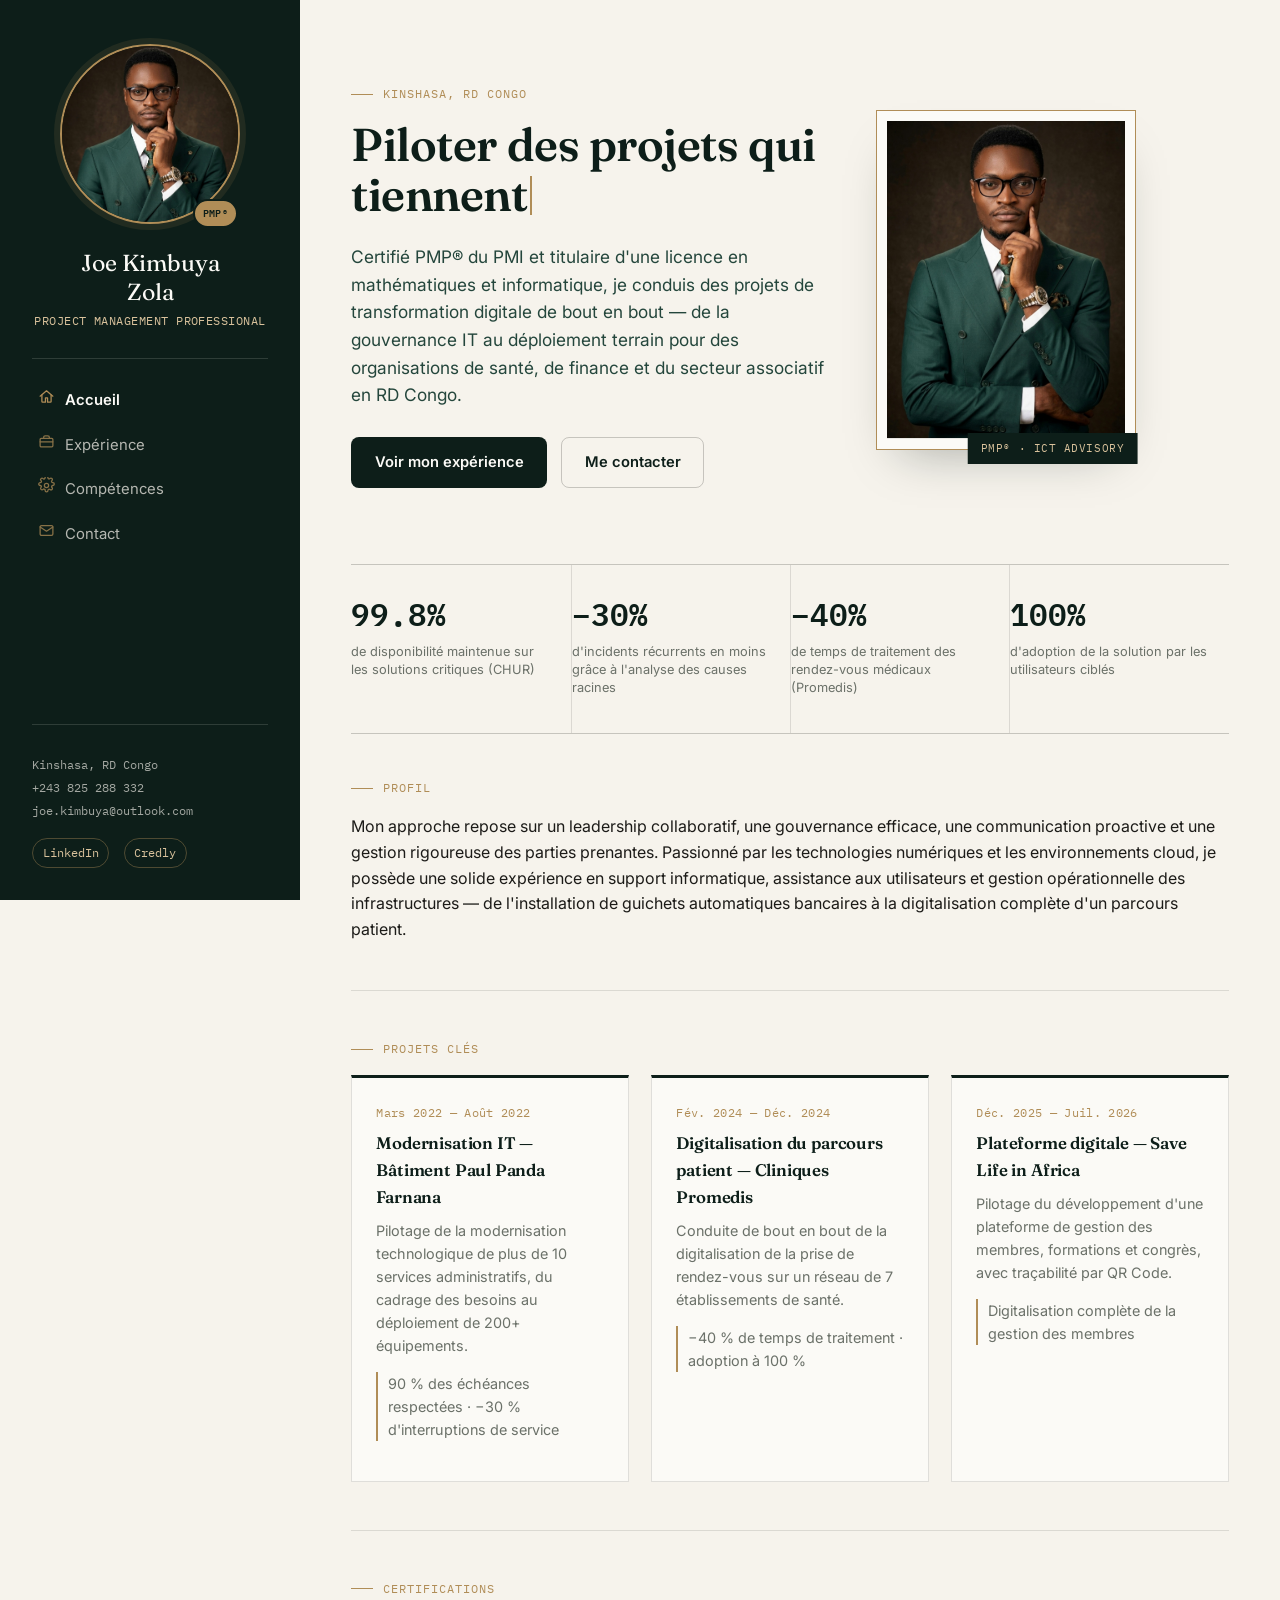
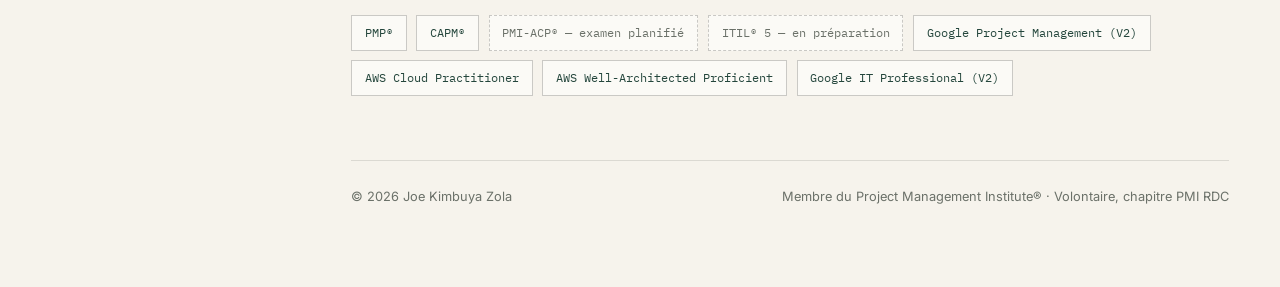
==== index.html @ 208c43c6 "Ajout effets card accueil" ====
<!DOCTYPE html>
<html lang="fr">
<head>
<meta charset="UTF-8">
<meta name="viewport" content="width=device-width, initial-scale=1.0">
<title>Joe Kimbuya Zola, PMP® — Project Management Professional</title>
<meta name="description" content="Portfolio de Joe Kimbuya Zola, PMP® — Consultant en gestion de projet, transformation digitale et gouvernance IT basé à Kinshasa, RD Congo.">
<link rel="icon" href="assets/img/favicon.svg" type="image/svg+xml">
<link rel="icon" href="assets/img/favicon.ico" sizes="any">
<link rel="icon" href="assets/img/favicon-32.png" type="image/png" sizes="32x32">
<link rel="icon" href="assets/img/favicon-16.png" type="image/png" sizes="16x16">
<link rel="apple-touch-icon" href="assets/img/apple-touch-icon.png">
<link rel="stylesheet" href="assets/style.css">
</head>
<body>

<div class="scrim"></div>

<header class="topbar">
  <span class="topbar-name">Joe Kimbuya Zola</span>
  <button class="topbar-toggle" aria-label="Ouvrir le menu">☰</button>
</header>

<div class="app">
  <aside class="sidebar">
    <div class="sidebar-portrait">
      <img src="assets/img/joe-portrait.png" alt="Portrait de Joe Kimbuya Zola">
      <span class="seal">PMP®</span>
    </div>
    <div class="sidebar-name">Joe Kimbuya<br>Zola</div>
    <div class="sidebar-role">Project Management Professional</div>

  <ul class="sidebar-nav">
  <li><a href="index.html"><span class="nav-icon" aria-hidden="true"><svg viewBox="0 0 24 24" fill="none" stroke="currentColor" stroke-width="1.8" stroke-linecap="round" stroke-linejoin="round"><path d="M3 11.5 12 4l9 7.5"/><path d="M5.5 10v9a1 1 0 0 0 1 1h4v-6h3v6h4a1 1 0 0 0 1-1v-9"/></svg></span> Accueil</a></li>
  <li><a href="experience.html"><span class="nav-icon" aria-hidden="true"><svg viewBox="0 0 24 24" fill="none" stroke="currentColor" stroke-width="1.8" stroke-linecap="round" stroke-linejoin="round"><rect x="3" y="7.5" width="18" height="12" rx="1.5"/><path d="M8 7.5V6a2 2 0 0 1 2-2h4a2 2 0 0 1 2 2v1.5"/><path d="M3 12.5h18"/></svg></span> Expérience</a></li>
  <li><a href="skills.html"><span class="nav-icon" aria-hidden="true"><svg viewBox="0 0 24 24" fill="none" stroke="currentColor" stroke-width="1.8" stroke-linecap="round" stroke-linejoin="round"><circle cx="12" cy="12" r="3"/><path d="M19.4 13a1.65 1.65 0 0 0 .33 1.82l.06.06a2 2 0 1 1-2.83 2.83l-.06-.06a1.65 1.65 0 0 0-1.82-.33 1.65 1.65 0 0 0-1 1.51V19a2 2 0 0 1-4 0v-.09A1.65 1.65 0 0 0 9 17.09a1.65 1.65 0 0 0-1.82.33l-.06.06a2 2 0 1 1-2.83-2.83l.06-.06A1.65 1.65 0 0 0 4.68 13 1.65 1.65 0 0 0 3.17 12H3a2 2 0 0 1 0-4h.09A1.65 1.65 0 0 0 4.68 7 1.65 1.65 0 0 0 4.35 5.18l-.06-.06a2 2 0 1 1 2.83-2.83l.06.06A1.65 1.65 0 0 0 9 2.68 1.65 1.65 0 0 0 10 1.17V1a2 2 0 0 1 4 0v.09a1.65 1.65 0 0 0 1 1.51 1.65 1.65 0 0 0 1.82-.33l.06-.06a2 2 0 1 1 2.83 2.83l-.06.06A1.65 1.65 0 0 0 19.32 7a1.65 1.65 0 0 0 1.51 1H21a2 2 0 0 1 0 4h-.09a1.65 1.65 0 0 0-1.51 1z"/></svg></span> Compétences</a></li>
  <li><a href="contact.html"><span class="nav-icon" aria-hidden="true"><svg viewBox="0 0 24 24" fill="none" stroke="currentColor" stroke-width="1.8" stroke-linecap="round" stroke-linejoin="round"><rect x="3" y="5" width="18" height="14" rx="2"/><path d="m3 7 9 6 9-6"/></svg></span> Contact</a></li>
</ul>

    <div class="sidebar-footer">
      <div class="sidebar-contact">
        Kinshasa, RD Congo<br>
        <a href="tel:+243825288332">+243 825 288 332</a><br>
        <a href="mailto:joe.kimbuya@outlook.com">joe.kimbuya@outlook.com</a>
      </div>
      <div class="sidebar-socials">
        <a href="https://www.linkedin.com/in/joe-kimbuya-zola-pmp%C2%AE-80a779181/" title="My LinkedIn">LinkedIn</a>
        <a href="https://www.credly.com/users/joe-kimbuya-zola.7fec0fc1/edit/badges/credly" title="My Credly">Credly</a>
      </div>
    </div>
  </aside>

  <main class="content">
    <div class="content-inner">

      <section class="hero">
        <div>
          <p class="eyebrow">Kinshasa, RD Congo</p>
          <h1><span class="sr-only">Piloter des projets qui tiennent leurs délais, leurs coûts et leurs promesses.</span><span id="hero-typewriter" class="tw-text" aria-hidden="true">Piloter des projets qui tiennent leurs <span class="accent">délais</span>, leurs <span class="accent">coûts</span> et leurs <span class="accent">promesses</span>.</span><span class="tw-cursor" aria-hidden="true"></span></h1>
          <p class="hero-lede">Certifié PMP® du PMI et titulaire d'une licence en mathématiques et informatique, je conduis des projets de transformation digitale de bout en bout — de la gouvernance IT au déploiement terrain pour des organisations de santé, de finance et du secteur associatif en RD Congo.</p>
          <div class="hero-ctas">
            <a href="experience.html" class="btn btn-primary">Voir mon expérience</a>
            <a href="contact.html" class="btn btn-ghost">Me contacter</a>
          </div>
        </div>

        <div class="hero-portrait-wrap">
          <div class="hero-portrait-frame">
            <img src="assets/img/joe-portrait.png" alt="Joe Kimbuya Zola, PMP">
          </div>
          <span class="hero-portrait-tag">PMP® · ICT ADVISORY</span>
        </div>
      </section>

      <div class="kpi-strip">
        <div class="kpi">
          <span class="kpi-figure" data-target="99.8" data-suffix="%">99.8%</span>
          <p class="kpi-label">de disponibilité maintenue sur les solutions critiques (CHUR)</p>
        </div>
        <div class="kpi">
          <span class="kpi-figure" data-target="30" data-prefix="−" data-suffix="%">−30%</span>
          <p class="kpi-label">d'incidents récurrents en moins grâce à l'analyse des causes racines</p>
        </div>
        <div class="kpi">
          <span class="kpi-figure" data-target="40" data-prefix="−" data-suffix="%">−40%</span>
          <p class="kpi-label">de temps de traitement des rendez-vous médicaux (Promedis)</p>
        </div>
        <div class="kpi">
          <span class="kpi-figure" data-target="100" data-suffix="%">100%</span>
          <p class="kpi-label">d'adoption de la solution par les utilisateurs ciblés</p>
        </div>
      </div>

      <p class="eyebrow">Profil</p>
      <p>Mon approche repose sur un leadership collaboratif, une gouvernance efficace, une communication proactive et une gestion rigoureuse des parties prenantes. Passionné par les technologies numériques et les environnements cloud, je possède une solide expérience en support informatique, assistance aux utilisateurs et gestion opérationnelle des infrastructures — de l'installation de guichets automatiques bancaires à la digitalisation complète d'un parcours patient.</p>

      <hr class="rule">

      <p class="eyebrow">Projets clés</p>
      <div class="card-grid">
        <div class="card">
          <span class="card-period">Mars 2022 — Août 2022</span>
          <h3>Modernisation IT — Bâtiment Paul Panda Farnana</h3>
          <p>Pilotage de la modernisation technologique de plus de 10 services administratifs, du cadrage des besoins au déploiement de 200+ équipements.</p>
          <p class="card-result">90 % des échéances respectées · −30 % d'interruptions de service</p>
        </div>
        <div class="card">
          <span class="card-period">Fév. 2024 — Déc. 2024</span>
          <h3>Digitalisation du parcours patient — Cliniques Promedis</h3>
          <p>Conduite de bout en bout de la digitalisation de la prise de rendez-vous sur un réseau de 7 établissements de santé.</p>
          <p class="card-result">−40 % de temps de traitement · adoption à 100 %</p>
        </div>
        <div class="card">
          <span class="card-period">Déc. 2025 — Juil. 2026</span>
          <h3>Plateforme digitale — Save Life in Africa</h3>
          <p>Pilotage du développement d'une plateforme de gestion des membres, formations et congrès, avec traçabilité par QR Code.</p>
          <p class="card-result">Digitalisation complète de la gestion des membres</p>
        </div>
      </div>

      <hr class="rule">

      <p class="eyebrow">Certifications</p>
      <div class="cert-strip">
        <span class="cert-chip"> <a href="https://www.credly.com/badges/8214ecd9-d6d5-4098-ad6e-2c53fd996d72">PMP®</a></span>
        <span class="cert-chip"> <a href="https://www.credly.com/badges/b0d53883-7446-4245-baca-3d3485b932ff/public_url">CAPM®</a></span>
        <span class="cert-chip status-progress">PMI-ACP® — examen planifié</span>
        <span class="cert-chip status-progress">ITIL® 5 — en préparation</span>
        <span class="cert-chip"> <a href="https://www.credly.com/badges/26f52ce4-5828-4975-8a7b-411c167cd527/public_url">Google Project Management (V2)</a></span>
        <span class="cert-chip"> <a href="https://www.credly.com/badges/c94857b8-7781-4041-adcf-e52eccd27612/public_url">AWS Cloud Practitioner</a></span>
        <span class="cert-chip"> <a href="https://www.credly.com/badges/c8150834-64ba-4658-8d4d-e5c4da7c38a0/public_url">AWS Well-Architected Proficient</a></span>
        <span class="cert-chip"> <a href="https://www.credly.com/badges/f7ce97ce-5dca-45f1-925b-30c4c78fb2cc/public_url">Google IT Professional (V2)</a></span>
      </div>

      <footer class="site-footer">
        <span>© 2026 Joe Kimbuya Zola</span>
        <span>Membre du Project Management Institute® · Volontaire, chapitre PMI RDC</span>
      </footer>
    </div>
  </main>
</div>

<script src="assets/script.js"></script>
</body>
</html>
---- assets/style.css ----
/* ==========================================================================
   Joe KIMBUYA ZOLA — Portfolio
   Design tokens
   ========================================================================== */
@import url('https://fonts.googleapis.com/css2?family=Fraunces:opsz,wght@9..144,400;9..144,500;9..144,600;9..144,700&family=Inter:wght@400;500;600;700&family=IBM+Plex+Mono:wght@400;500;600&display=swap');

:root{
  /* Palette — grounded in the suit (deep forest), the watch/tie thread (brass), and paper (warm cream) */
  --forest:        #16302A;
  --forest-deep:   #0D1E19;
  --forest-soft:   #24463C;
  --gold:          #B08D57;
  --gold-light:    #D9C29C;
  --cream:         #F6F3EC;
  --paper:         #FBFAF6;
  --ink:           #1C1B18;
  --slate:         #6B7169;
  --line:          rgba(28,27,24,0.12);
  --line-strong:   rgba(28,27,24,0.22);

  --font-display: 'Fraunces', 'Georgia', serif;
  --font-body: 'Inter', -apple-system, BlinkMacSystemFont, sans-serif;
  --font-mono: 'IBM Plex Mono', 'Courier New', monospace;

  --sidebar-w: 300px;
  --content-max: 900px;
}

*{box-sizing:border-box;}
html{scroll-behavior:smooth;}

@media (prefers-reduced-motion: reduce){
  html{scroll-behavior:auto;}
  *{animation-duration:0.01ms !important; animation-iteration-count:1 !important; transition-duration:0.01ms !important;}
}

body{
  margin:0;
  background:var(--cream);
  color:var(--ink);
  font-family:var(--font-body);
  font-size:16px;
  line-height:1.6;
  -webkit-font-smoothing:antialiased;
}

a{color:inherit; text-decoration:none;}
img{max-width:100%; display:block;}
ul{margin:0; padding:0;}
li{list-style:none;}

h1,h2,h3,h4{
  font-family:var(--font-display);
  font-weight:600;
  margin:0 0 0.5em;
  color:var(--forest-deep);
  letter-spacing:-0.01em;
}

::selection{background:var(--gold-light); color:var(--forest-deep);}

:focus-visible{
  outline:2px solid var(--gold);
  outline-offset:3px;
}

/* ==========================================================================
   App shell — persistent sidebar + content
   ========================================================================== */
.app{
  display:flex;
  min-height:100vh;
  align-items:stretch;
}

/* ---- Sidebar (the "business card") ---- */
.sidebar{
  width:var(--sidebar-w);
  flex-shrink:0;
  background:var(--forest-deep);
  color:var(--cream);
  padding:2.75rem 2rem 2rem;
  display:flex;
  flex-direction:column;
  position:sticky;
  top:0;
  height:100vh;
  overflow-y:auto;
}

.sidebar-portrait{
  position:relative;
  width:100%;
  max-width:180px;
  margin:0 auto 1.5rem;
}
.sidebar-portrait img{
  width:100%;
  aspect-ratio:1/1;
  object-fit:cover;
  object-position:50% 18%;
  border-radius:50%;
  border:2px solid var(--gold);
  box-shadow:0 0 0 6px rgba(176,141,87,0.12);
}
.sidebar-portrait .seal{
  position:absolute;
  bottom:-4px;
  right:2px;
  background:var(--gold);
  color:var(--forest-deep);
  font-family:var(--font-mono);
  font-size:0.62rem;
  font-weight:600;
  letter-spacing:0.03em;
  padding:0.3rem 0.5rem;
  border-radius:999px;
  border:2px solid var(--forest-deep);
}

.sidebar-name{
  text-align:center;
  font-family:var(--font-display);
  font-size:1.45rem;
  line-height:1.25;
  color:var(--paper);
  margin-bottom:0.35rem;
}
.sidebar-role{
  text-align:center;
  font-family:var(--font-mono);
  font-size:0.72rem;
  letter-spacing:0.04em;
  color:var(--gold-light);
  text-transform:uppercase;
  margin-bottom:1.75rem;
}

.sidebar-nav{
  border-top:1px solid rgba(246,243,236,0.14);
  padding-top:1.25rem;
}
.sidebar-nav li + li{margin-top:0.15rem;}
.sidebar-nav a{
  display:flex;
  align-items:baseline;
  gap:0.6rem;
  padding:0.55rem 0.4rem;
  font-size:0.93rem;
  color:rgba(246,243,236,0.72);
  border-radius:6px;
  transition:color .15s ease, background .15s ease, padding-left .15s ease;
}
.sidebar-nav a .nav-icon{
  width:17px;
  height:17px;
  flex-shrink:0;
  color:var(--gold);
  opacity:0.75;
  transition:opacity .15s ease;
}
.sidebar-nav a .nav-icon svg{
  width:100%;
  height:100%;
  display:block;
}
.sidebar-nav a:hover{color:var(--paper); background:rgba(246,243,236,0.06); padding-left:0.7rem;}
.sidebar-nav a.active{color:var(--paper); font-weight:600;}
.sidebar-nav a:hover .nav-icon,
.sidebar-nav a.active .nav-icon{opacity:1;}

.sidebar-footer{
  margin-top:auto;
  padding-top:1.75rem;
  border-top:1px solid rgba(246,243,236,0.14);
}
.sidebar-contact{
  font-family:var(--font-mono);
  font-size:0.76rem;
  color:rgba(246,243,236,0.65);
  line-height:1.9;
  word-break:break-word;
}
.sidebar-contact a:hover{color:var(--gold-light);}
.sidebar-socials{
  display:flex;
  gap:0.9rem;
  margin-top:1rem;
}
.sidebar-socials a{
  font-size:0.72rem;
  font-family:var(--font-mono);
  color:var(--gold-light);
  border:1px solid rgba(176,141,87,0.4);
  padding:0.3rem 0.6rem;
  border-radius:999px;
  transition:background .15s ease, color .15s ease;
}
.sidebar-socials a:hover{background:var(--gold); color:var(--forest-deep);}

/* ---- Mobile top bar ---- */
.topbar{
  display:none;
  position:sticky;
  top:0;
  z-index:50;
  background:var(--forest-deep);
  color:var(--paper);
  align-items:center;
  justify-content:space-between;
  padding:0.9rem 1.2rem;
}
.topbar-name{font-family:var(--font-display); font-size:1.05rem;}
.topbar-toggle{
  background:none;
  border:1px solid rgba(246,243,236,0.35);
  color:var(--paper);
  border-radius:8px;
  width:40px; height:36px;
  font-size:1.1rem;
  cursor:pointer;
}

/* ---- Main content ---- */
.content{
  flex:1;
  min-width:0;
  padding:4.5rem 4vw 5rem;
}
.content-inner{
  max-width:var(--content-max);
  margin:0 auto;
}

.eyebrow{
  font-family:var(--font-mono);
  font-size:0.78rem;
  letter-spacing:0.08em;
  text-transform:uppercase;
  color:var(--gold);
  display:flex;
  align-items:center;
  gap:0.6rem;
  margin-bottom:1rem;
}
.eyebrow::before{
  content:'';
  width:22px; height:1px;
  background:var(--gold);
  display:inline-block;
}

.rule{
  border:none;
  border-top:1px solid var(--line);
  margin:3rem 0;
}
.rule.gold{border-top:1px solid var(--gold); opacity:0.55; max-width:70px; margin-left:0;}

/* ==========================================================================
   Hero (home)
   ========================================================================== */
.hero{
  display:grid;
  grid-template-columns:1.15fr 0.85fr;
  gap:3rem;
  align-items:center;
  padding-bottom:2rem;
}
.hero h1{
  font-size:clamp(2.1rem, 3.6vw, 3.1rem);
  line-height:1.08;
}
.hero h1 .accent{color:var(--gold); font-style:italic;}
/* Texte réservé aux lecteurs d'écran : la version animée est aria-hidden */
.sr-only{
  position:absolute;
  width:1px; height:1px;
  padding:0; margin:-1px;
  overflow:hidden;
  clip:rect(0,0,0,0);
  white-space:nowrap;
  border:0;
}

.tw-text{display:inline;}
.tw-cursor{
  display:inline-block;
  width:2px;
  height:0.85em;
  background:var(--gold);
  margin-left:2px;
  vertical-align:-0.08em;
  animation: tw-blink 0.9s step-end infinite;
}
@keyframes tw-blink{ 50%{ opacity:0; } }

.hero-lede{
  font-size:1.08rem;
  color:var(--forest-soft);
  max-width:46ch;
  margin-bottom:1.75rem;
}
.hero-ctas{display:flex; gap:0.9rem; flex-wrap:wrap;}

.btn{
  display:inline-flex;
  align-items:center;
  gap:0.5rem;
  font-family:var(--font-body);
  font-weight:600;
  font-size:0.92rem;
  padding:0.8rem 1.4rem;
  border-radius:8px;
  border:1px solid transparent;
  cursor:pointer;
  transition:transform .15s ease, background .15s ease, color .15s ease, border-color .15s ease;
}
.btn:hover{transform:translateY(-1px);}
.btn-primary{background:var(--forest-deep); color:var(--paper);}
.btn-primary:hover{background:var(--forest);}
.btn-ghost{border-color:var(--line-strong); color:var(--forest-deep);}
.btn-ghost:hover{border-color:var(--gold); background:rgba(176,141,87,0.08);}

.hero-portrait-wrap{
  position:relative;
  justify-self:center;
  animation: portrait-wrap-in 0.9s cubic-bezier(.22,.61,.36,1) both;
}

.hero-portrait-frame{
  width:min(260px, 80%);
  border:1px solid var(--gold);
  padding:10px;
  background:var(--paper);
  box-shadow:0 24px 48px -24px rgba(13,30,25,0.35);
  position:relative;
  overflow:hidden;
}

.hero-portrait-frame img{
  width:100%;
  aspect-ratio:3/4;
  object-fit:cover;
  filter:saturate(1.02);
  animation: portrait-photo-in 1.3s cubic-bezier(.22,.61,.36,1) both;
}
/* Effet "rideau" : un panneau uni glisse pour révéler la photo au chargement */
.hero-portrait-frame::after{
  content:'';
  position:absolute;
  inset:0;
  background:var(--forest-deep);
  transform-origin:right center;
  animation: portrait-curtain 1s cubic-bezier(.76,0,.24,1) 0.25s both;
  z-index:2;
  pointer-events:none;
}

.hero-portrait-tag{
  position:absolute;
  bottom:-14px; left:50%;
  transform:translateX(-50%);
  background:var(--forest-deep);
  color:var(--gold-light);
  font-family:var(--font-mono);
  font-size:0.68rem;
  letter-spacing:0.05em;
  padding:0.4rem 0.85rem;
  white-space:nowrap;
  animation: portrait-tag-in 0.6s ease 1.15s both;
}


@keyframes portrait-wrap-in{
  from{ opacity:0; transform:translateY(16px); }
  to{ opacity:1; transform:translateY(0); }
}
@keyframes portrait-photo-in{
  from{ transform:scale(1.12); filter:saturate(0.7) brightness(0.92); }
  to{ transform:scale(1); filter:saturate(1.02) brightness(1); }
}
@keyframes portrait-curtain{
  0%{ transform:scaleX(1); }
  100%{ transform:scaleX(0); }
}


@keyframes portrait-tag-in{
  from{ opacity:0; transform:translate(-50%, 8px); }
  to{ opacity:1; transform:translate(-50%, 0); }
}

/* ---- KPI ticker (signature element) ---- */
.kpi-strip{
  display:grid;
  grid-template-columns:repeat(4, 1fr);
  border-top:1px solid var(--line-strong);
  border-bottom:1px solid var(--line-strong);
  margin:2.75rem 0;
}
.kpi{
  padding:1.5rem 1rem 1.5rem 0;
  border-left:1px solid var(--line);
}
.kpi:first-child{border-left:none; padding-left:0;}
.kpi-figure{
  font-family:var(--font-mono);
  font-size:clamp(1.5rem, 2.4vw, 2.1rem);
  font-weight:600;
  color:var(--forest-deep);
  display:block;
}
.kpi-figure .unit{color:var(--gold); font-size:0.75em;}
.kpi-label{
  font-size:0.8rem;
  color:var(--slate);
  margin-top:0.3rem;
  line-height:1.4;
}

/* ---- Project cards ---- */
.card-grid{
  display:grid;
  grid-template-columns:repeat(3, 1fr);
  gap:1.4rem;
}
.card{
  background:var(--paper);
  border:1px solid var(--line);
  border-top:3px solid var(--forest-deep);
  padding:1.6rem 1.5rem;
  transition:border-color .15s ease, transform .15s ease;
}
.card:hover{border-top-color:var(--gold); transform:translateY(-3px);}
.card.reveal-pending{
  opacity:0;
  transform:translateY(24px);
}
.card.in-view{
  animation: card-reveal 0.7s cubic-bezier(.22,.61,.36,1) both;
}
.card-grid .card:nth-child(1).in-view{animation-delay:0s;}
.card-grid .card:nth-child(2).in-view{animation-delay:0.12s;}
.card-grid .card:nth-child(3).in-view{animation-delay:0.24s;}

@keyframes card-reveal{
  from{ opacity:0; transform:translateY(24px); }
  to{ opacity:1; transform:translateY(0); }
}
.card-period{
  font-family:var(--font-mono);
  font-size:0.72rem;
  color:var(--gold);
  letter-spacing:0.03em;
  display:block;
  margin-bottom:0.5rem;
}
.card h3{font-size:1.05rem; margin-bottom:0.5rem;}
.card p{font-size:0.9rem; color:var(--slate); margin:0 0 0.9rem;}
.card-result{
  font-size:0.83rem;
  color:var(--forest-soft);
  border-left:2px solid var(--gold);
  padding-left:0.6rem;
}

/* ---- Certification strip ---- */
.cert-strip{
  display:flex;
  flex-wrap:wrap;
  gap:0.6rem;
}
.cert-chip{
  font-family:var(--font-mono);
  font-size:0.76rem;
  border:1px solid var(--line-strong);
  padding:0.45rem 0.8rem;
  color:var(--forest-soft);
  background:var(--paper);
}
.cert-chip.status-progress{
  border-style:dashed;
  color:var(--slate);
}

/* ==========================================================================
   Experience page — Gantt-style timeline (signature element)
   ========================================================================== */
.timeline-axis{
  display:flex;
  justify-content:space-between;
  font-family:var(--font-mono);
  font-size:0.72rem;
  color:var(--slate);
  padding-bottom:0.5rem;
  border-bottom:1px solid var(--line-strong);
  margin-bottom:1.6rem;
}

.gantt{
  display:flex;
  flex-direction:column;
  gap:1.9rem;
  margin-bottom:1rem;
}
.gantt-row{
  display:grid;
  grid-template-columns:200px 1fr;
  gap:1.2rem;
  align-items:start;
}
.gantt-label{
  font-size:0.88rem;
}
.gantt-label .org{display:block; color:var(--slate); font-size:0.78rem; margin-top:0.15rem;}
.gantt-track{
  position:relative;
  height:34px;
  background:repeating-linear-gradient(to right, var(--line) 0, var(--line) 1px, transparent 1px, transparent calc(100%/6));
  border-radius:4px;
}
.gantt-bar{
  position:absolute;
  top:5px;
  height:24px;
  background:var(--forest-deep);
  border-radius:4px;
  display:flex;
  align-items:center;
  padding:0 0.6rem;
}
.gantt-bar.ongoing{background:linear-gradient(90deg, var(--forest-deep), var(--gold));}
.gantt-bar span{
  font-family:var(--font-mono);
  font-size:0.68rem;
  color:var(--paper);
  white-space:nowrap;
}

.role-block{margin-bottom:2.2rem;}
.role-header{
  display:flex;
  justify-content:space-between;
  align-items:baseline;
  flex-wrap:wrap;
  gap:0.5rem;
  margin-bottom:0.4rem;
}
.role-header h3{margin:0; font-size:1.2rem;}
.role-period{
  font-family:var(--font-mono);
  font-size:0.78rem;
  color:var(--gold);
}
.role-client{color:var(--slate); font-size:0.9rem; margin-bottom:1rem;}

.result-list{display:grid; gap:0.55rem; margin:1rem 0 0;}
.result-list li{
  position:relative;
  padding-left:1.1rem;
  font-size:0.93rem;
  color:var(--forest-soft);
}
.result-list li::before{
  content:'';
  position:absolute; left:0; top:0.55em;
  width:6px; height:6px;
  background:var(--gold);
  border-radius:1px;
  transform:rotate(45deg);
}

.project-block{
  border-left:2px solid var(--line-strong);
  padding-left:1.4rem;
  margin-bottom:2.2rem;
}
.project-block h3{font-size:1.1rem;}
.project-meta{
  font-family:var(--font-mono);
  font-size:0.75rem;
  color:var(--gold);
  margin-bottom:0.6rem;
  display:block;
}
.stat-row{
  display:flex;
  flex-wrap:wrap;
  gap:0.8rem;
  margin-top:0.9rem;
}
.stat-pill{
  font-family:var(--font-mono);
  font-size:0.78rem;
  background:var(--forest-deep);
  color:var(--gold-light);
  padding:0.35rem 0.7rem;
  border-radius:999px;
}

/* ==========================================================================
   Skills page
   ========================================================================== */
.skill-groups{display:grid; gap:2.2rem;}
.skill-group h3{
  font-size:1.05rem;
  display:flex;
  align-items:center;
  gap:0.6rem;
}
.skill-group h3::before{
  content:'';
  width:8px; height:8px;
  background:var(--gold);
}
.skill-list{display:grid; gap:0.7rem; margin-top:0.9rem;}
.skill-list li{
  font-size:0.92rem;
  color:var(--forest-soft);
  padding-bottom:0.7rem;
  border-bottom:1px solid var(--line);
}
.skill-list li b{color:var(--forest-deep); font-weight:600;}

.tool-grid{
  display:flex;
  flex-wrap:wrap;
  gap:0.6rem;
}
.tool-chip{
  font-family:var(--font-mono);
  font-size:0.8rem;
  border:1px solid var(--line-strong);
  padding:0.5rem 0.9rem;
  background:var(--paper);
}

.lang-grid{
  display:grid;
  grid-template-columns:repeat(3,1fr);
  gap:1.2rem;
}
.lang-card{padding:1rem 0; border-top:2px solid var(--forest-deep);}
.lang-level{font-family:var(--font-mono); font-size:0.75rem; color:var(--gold); display:block; margin:0.3rem 0 0.5rem;}
.lang-card p{font-size:0.85rem; color:var(--slate); margin:0;}

/* ==========================================================================
   Contact page
   ========================================================================== */
.contact-grid{
  display:grid;
  grid-template-columns:1fr 1fr;
  gap:3rem;
}
.contact-list{display:grid; gap:1.4rem; margin-top:1.5rem;}
.contact-item{
  display:flex;
  gap:1rem;
  align-items:flex-start;
  padding-bottom:1.2rem;
  border-bottom:1px solid var(--line);
}
.contact-item .k{
  font-family:var(--font-mono);
  font-size:0.7rem;
  color:var(--gold);
  text-transform:uppercase;
  letter-spacing:0.05em;
  width:110px;
  flex-shrink:0;
  padding-top:0.2rem;
}
.contact-item .v{font-size:0.98rem;}
.contact-item .v a:hover{color:var(--gold);}

.form-field{margin-bottom:1.2rem;}
.form-field label{
  display:block;
  font-family:var(--font-mono);
  font-size:0.72rem;
  text-transform:uppercase;
  letter-spacing:0.05em;
  color:var(--slate);
  margin-bottom:0.4rem;
}
.form-field input, .form-field textarea{
  width:100%;
  border:1px solid var(--line-strong);
  background:var(--paper);
  padding:0.75rem 0.9rem;
  font-family:var(--font-body);
  font-size:0.95rem;
  color:var(--ink);
  border-radius:6px;
}
.form-field input:focus, .form-field textarea:focus{
  outline:none;
  border-color:var(--gold);
}
.form-field textarea{resize:vertical; min-height:120px;}
.form-note{
  font-size:0.8rem;
  color:var(--slate);
  margin-top:1rem;
}

/* ==========================================================================
   Footer
   ========================================================================== */
.site-footer{
  margin-top:4rem;
  padding-top:1.6rem;
  border-top:1px solid var(--line);
  font-size:0.8rem;
  color:var(--slate);
  display:flex;
  justify-content:space-between;
  flex-wrap:wrap;
  gap:0.5rem;
}

/* ==========================================================================
   Responsive
   ========================================================================== */
@media (max-width:980px){
  .hero{grid-template-columns:1fr; gap:2.5rem;}
  .hero-portrait-wrap{order:-1;}
  .card-grid{grid-template-columns:1fr 1fr;}
  .contact-grid{grid-template-columns:1fr;}
  .lang-grid{grid-template-columns:1fr 1fr 1fr;}
}

@media (max-width:820px){
  .sidebar{display:none;}
  .topbar{display:flex;}
  .content{padding:2.5rem 6vw 4rem;}
  .kpi-strip{grid-template-columns:1fr 1fr;}
  .kpi:nth-child(3){border-left:none;}
  .card-grid{grid-template-columns:1fr;}
  .gantt-row{grid-template-columns:1fr;}
  .role-header{flex-direction:column; align-items:flex-start;}
  .lang-grid{grid-template-columns:1fr;}

  .sidebar.open{
    display:flex;
    position:fixed;
    inset:0 0 0 auto;
    width:min(300px, 82vw);
    height:100vh;
    z-index:60;
    box-shadow:-16px 0 40px rgba(0,0,0,0.25);
  }
  .scrim{
    display:none;
    position:fixed; inset:0;
    background:rgba(13,30,25,0.5);
    z-index:55;
  }
  .scrim.show{display:block;}
}

@media (max-width:520px){
  .kpi-strip{grid-template-columns:1fr 1fr;}
}
  

.sr-only{
  position:absolute;
  width:1px; height:1px;
  padding:0; margin:-1px;
  overflow:hidden;
  clip:rect(0,0,0,0);
  white-space:nowrap;
  border:0;
}

.tw-text{display:inline;}
.tw-cursor{
  display:inline-block;
  width:2px;
  height:0.85em;
  background:var(--gold);
  margin-left:2px;
  vertical-align:-0.08em;
  animation: tw-blink 0.9s step-end infinite;
}
@keyframes tw-blink{ 50%{ opacity:0; } }
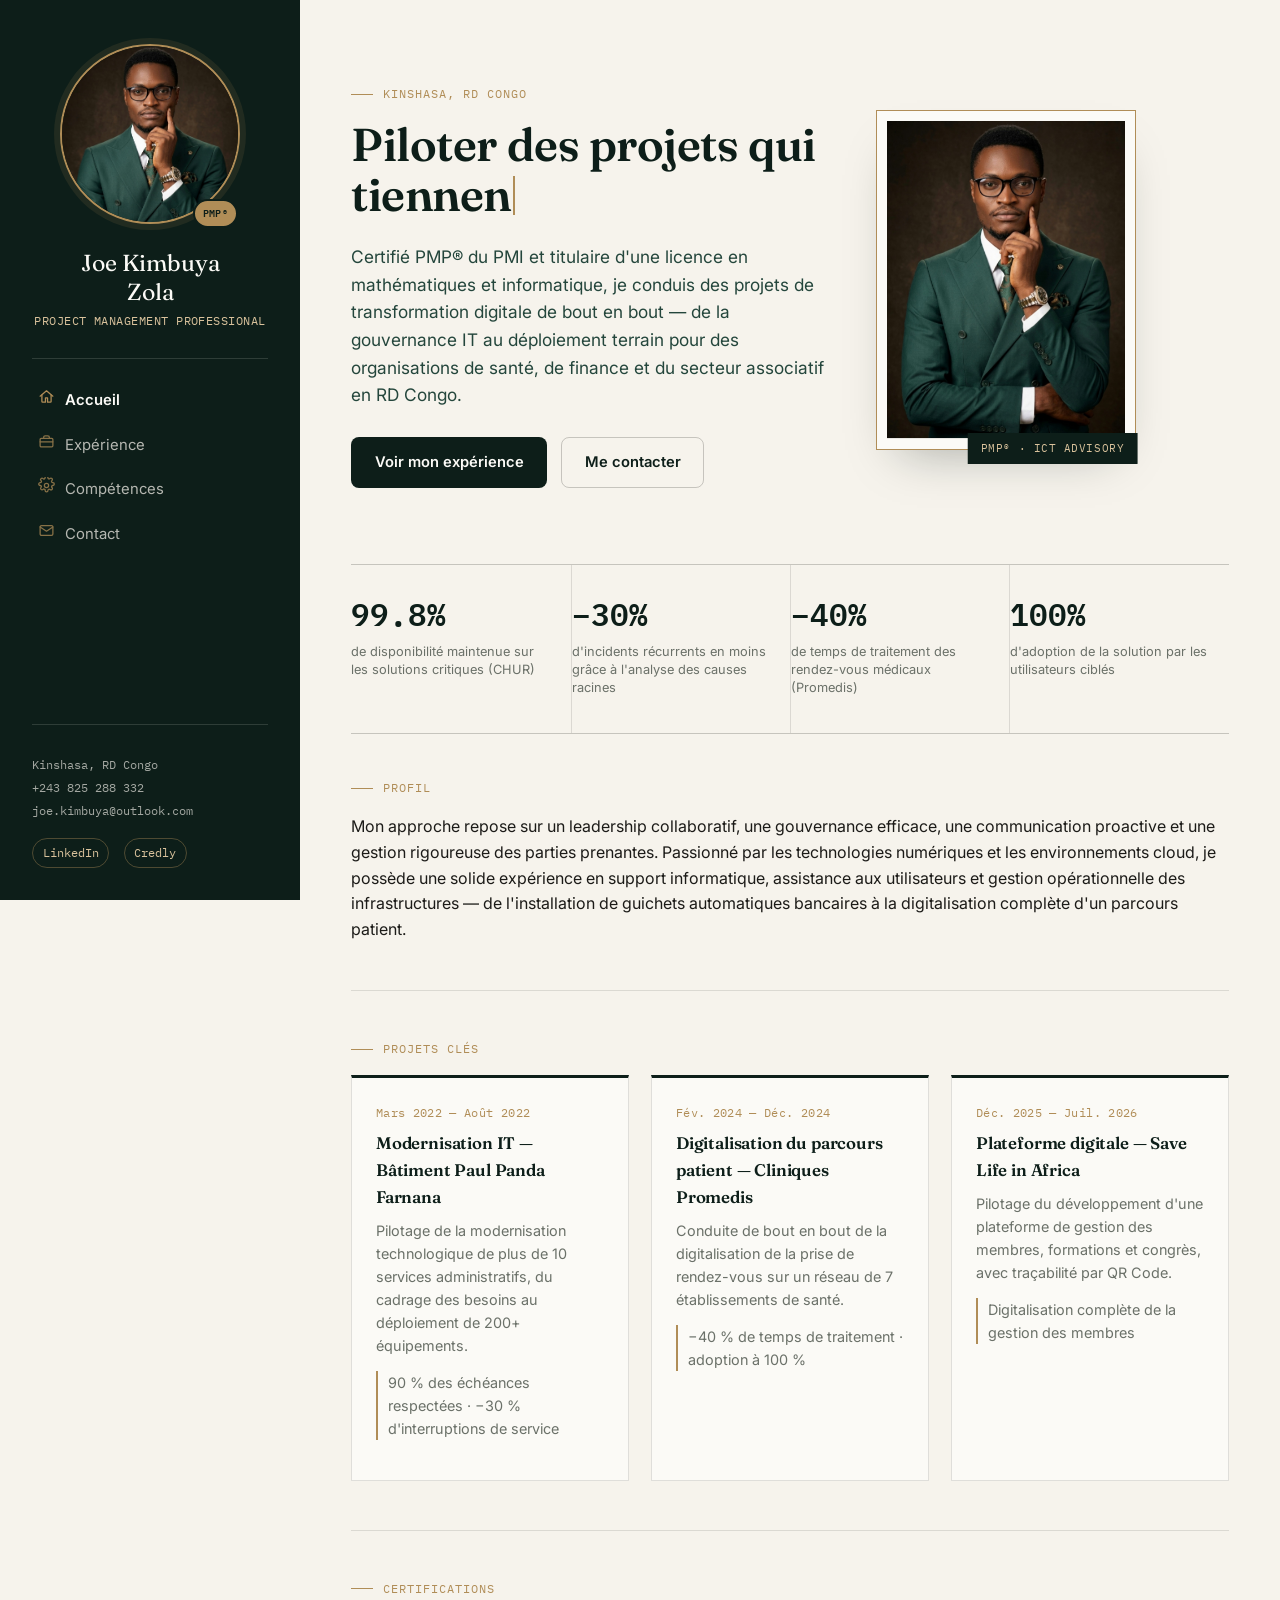
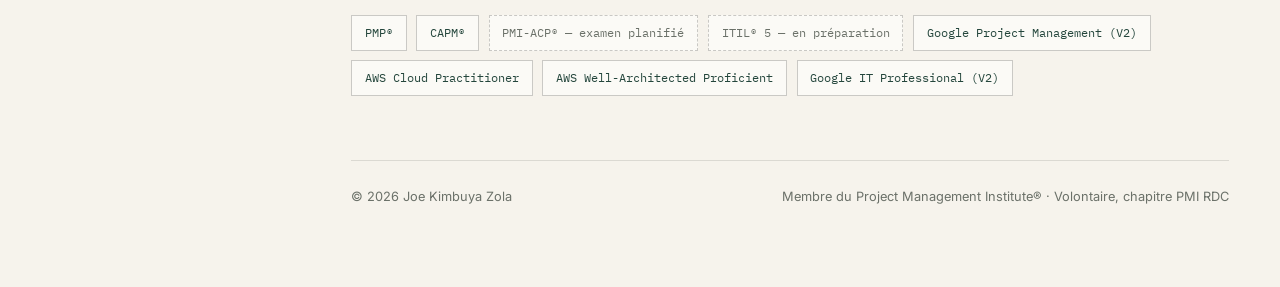
==== commit 683236ab: "ajout page loader" ====
--- a/index.html
+++ b/index.html
@@ -13,6 +13,11 @@
 <link rel="stylesheet" href="assets/style.css">
 </head>
 <body>
+<div class="preloader" id="preloader" aria-hidden="true">
+  <div class="preloader-spiral">
+    <span class="preloader-mark">KZ</span>
+  </div>
+</div>
 
 <div class="scrim"></div>
 
--- a/assets/style.css
+++ b/assets/style.css
@@ -432,7 +432,28 @@
   padding:1.6rem 1.5rem;
   transition:border-color .15s ease, transform .15s ease;
 }
-.card:hover{border-top-color:var(--gold); transform:translateY(-3px);}
+.card{
+  background:var(--paper);
+  border:1px solid var(--line);
+  border-top:3px solid var(--forest-deep);
+  padding:1.6rem 1.5rem;
+  transition:border-color .2s ease, transform .3s cubic-bezier(.22,.61,.36,1), box-shadow .3s ease;
+  transform-origin:center;
+  will-change:transform;
+}
+.card:hover{
+  border-top-color:var(--gold);
+  transform:translateY(-3px) scale(1.02);
+  box-shadow:0 18px 30px -22px rgba(13,30,25,0.35);
+}
+
+.hp-field{
+  position:absolute;
+  left:-9999px;
+  width:1px;
+  height:1px;
+  overflow:hidden;
+}
 .card.reveal-pending{
   opacity:0;
   transform:translateY(24px);
@@ -785,4 +806,66 @@
   vertical-align:-0.08em;
   animation: tw-blink 0.9s step-end infinite;
 }
-@keyframes tw-blink{ 50%{ opacity:0; } }+@keyframes tw-blink{ 50%{ opacity:0; } }
+
+.preloader{
+  position:fixed;
+  top:0; right:0; bottom:0; left:0;
+  z-index:9999;
+  background:var(--forest-deep);
+  display:flex;
+  align-items:center;
+  justify-content:center;
+  animation: preloader-hide 0.6s ease 2.2s forwards;
+}
+.preloader-spiral{
+  position:relative;
+  width:96px;
+  height:96px;
+  display:flex;
+  align-items:center;
+  justify-content:center;
+}
+.preloader-spiral::before,
+.preloader-spiral::after{
+  content:'';
+  position:absolute;
+  top:0; right:0; bottom:0; left:0;
+  border-radius:50%;
+  border:2px solid transparent;
+}
+.preloader-spiral::before{
+  border-top-color:var(--gold);
+  border-right-color:var(--gold);
+  animation: preloader-spin 1.1s linear infinite;
+}
+.preloader-spiral::after{
+  top:14px; right:14px; bottom:14px; left:14px;
+  border-bottom-color:var(--gold-light);
+  border-left-color:var(--gold-light);
+  animation: preloader-spin-reverse 1.5s linear infinite;
+}
+.preloader-mark{
+  font-family:var(--font-display);
+  font-size:1.4rem;
+  font-weight:600;
+  color:var(--gold-light);
+  letter-spacing:0.02em;
+  animation: preloader-pulse 1.6s ease-in-out infinite;
+}
+
+@keyframes preloader-spin{
+  from{ transform:rotate(0deg); }
+  to{ transform:rotate(360deg); }
+}
+@keyframes preloader-spin-reverse{
+  from{ transform:rotate(0deg); }
+  to{ transform:rotate(-360deg); }
+}
+@keyframes preloader-pulse{
+  0%, 100%{ transform:scale(1); opacity:0.85; }
+  50%{ transform:scale(1.08); opacity:1; }
+}
+@keyframes preloader-hide{
+  to{ opacity:0; visibility:hidden; pointer-events:none; }
+}
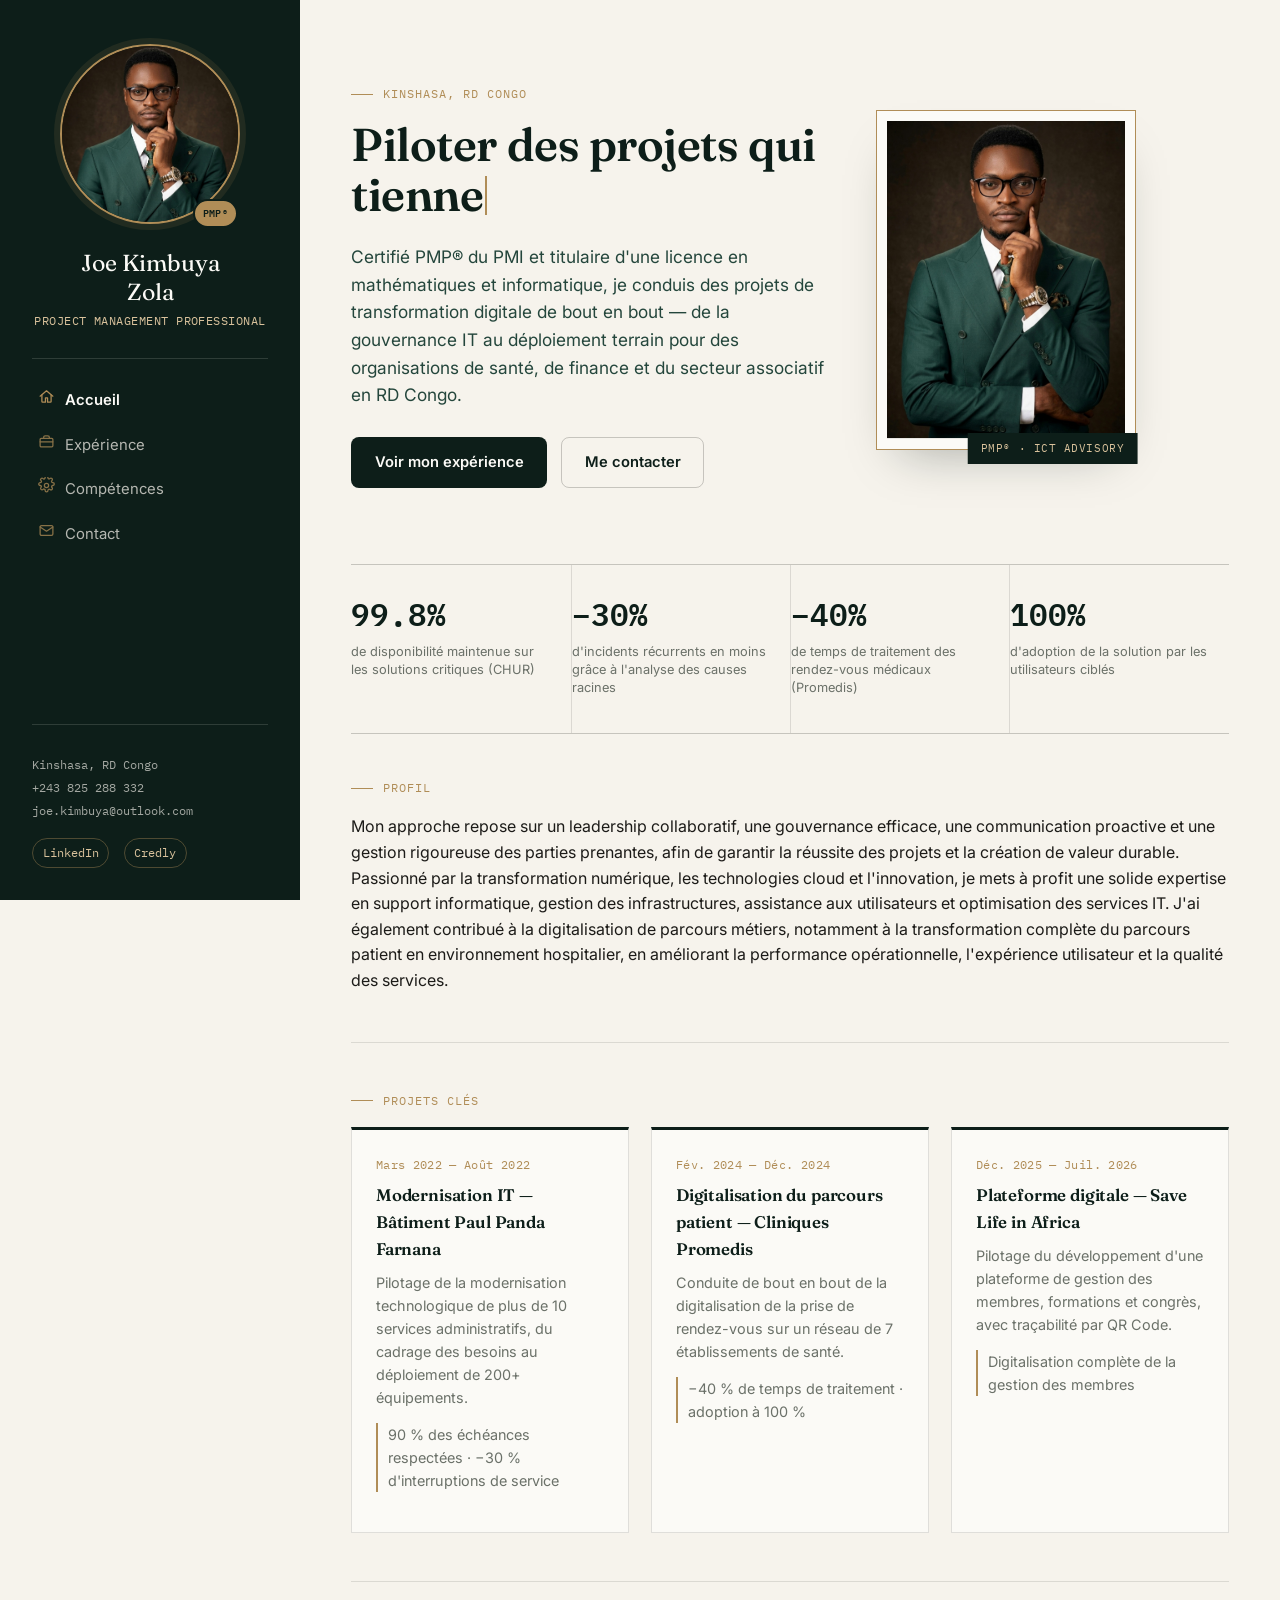
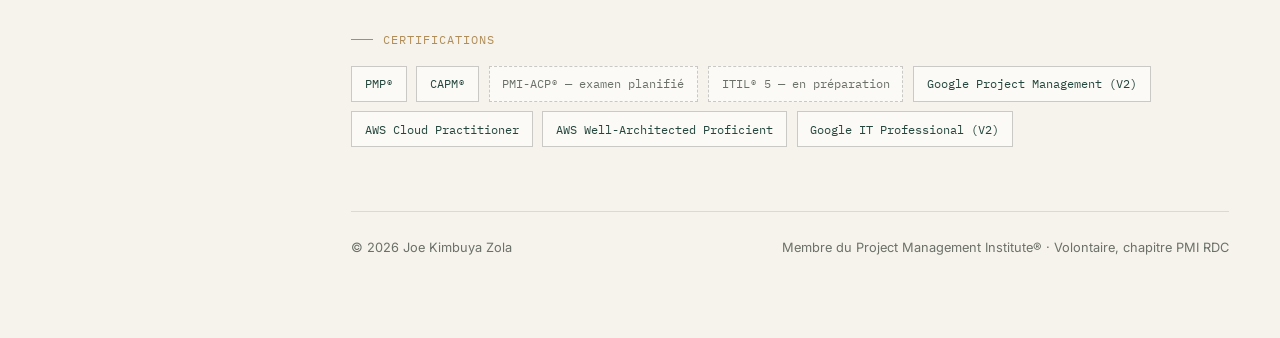
==== commit faf6e9c3: "modification texte profil" ====
--- a/index.html
+++ b/index.html
@@ -22,7 +22,7 @@
 <div class="scrim"></div>
 
 <header class="topbar">
-  <span class="topbar-name">Joe Kimbuya Zola</span>
+  <span class="topbar-name">Joe <b>Kimbuya Zola</b></span>
   <button class="topbar-toggle" aria-label="Ouvrir le menu">☰</button>
 </header>
 
@@ -97,7 +97,7 @@
       </div>
 
       <p class="eyebrow">Profil</p>
-      <p>Mon approche repose sur un leadership collaboratif, une gouvernance efficace, une communication proactive et une gestion rigoureuse des parties prenantes. Passionné par les technologies numériques et les environnements cloud, je possède une solide expérience en support informatique, assistance aux utilisateurs et gestion opérationnelle des infrastructures — de l'installation de guichets automatiques bancaires à la digitalisation complète d'un parcours patient.</p>
+      <p>Mon approche repose sur un leadership collaboratif, une gouvernance efficace, une communication proactive et une gestion rigoureuse des parties prenantes, afin de garantir la réussite des projets et la création de valeur durable. Passionné par la transformation numérique, les technologies cloud et l'innovation, je mets à profit une solide expertise en support informatique, gestion des infrastructures, assistance aux utilisateurs et optimisation des services IT. J'ai également contribué à la digitalisation de parcours métiers, notamment à la transformation complète du parcours patient en environnement hospitalier, en améliorant la performance opérationnelle, l'expérience utilisateur et la qualité des services. </p>
 
       <hr class="rule">
 
--- a/assets/style.css
+++ b/assets/style.css
@@ -325,7 +325,7 @@
 .hero-portrait-wrap{
   position:relative;
   justify-self:center;
-  animation: portrait-wrap-in 0.9s cubic-bezier(.22,.61,.36,1) both;
+  animation: portrait-wrap-in 0.9s cubic-bezier(.22,.61,.36,1) 2.8s both;
 }
 
 .hero-portrait-frame{
@@ -343,7 +343,7 @@
   aspect-ratio:3/4;
   object-fit:cover;
   filter:saturate(1.02);
-  animation: portrait-photo-in 1.3s cubic-bezier(.22,.61,.36,1) both;
+ animation: portrait-photo-in 1.3s cubic-bezier(.22,.61,.36,1) 2.8s both;
 }
 /* Effet "rideau" : un panneau uni glisse pour révéler la photo au chargement */
 .hero-portrait-frame::after{
@@ -352,7 +352,7 @@
   inset:0;
   background:var(--forest-deep);
   transform-origin:right center;
-  animation: portrait-curtain 1s cubic-bezier(.76,0,.24,1) 0.25s both;
+  animation: portrait-curtain 1s cubic-bezier(.76,0,.24,1) 3.05s both;
   z-index:2;
   pointer-events:none;
 }
@@ -368,7 +368,7 @@
   letter-spacing:0.05em;
   padding:0.4rem 0.85rem;
   white-space:nowrap;
-  animation: portrait-tag-in 0.6s ease 1.15s both;
+  animation: portrait-tag-in 0.6s ease 3.95s both;
 }
 
 
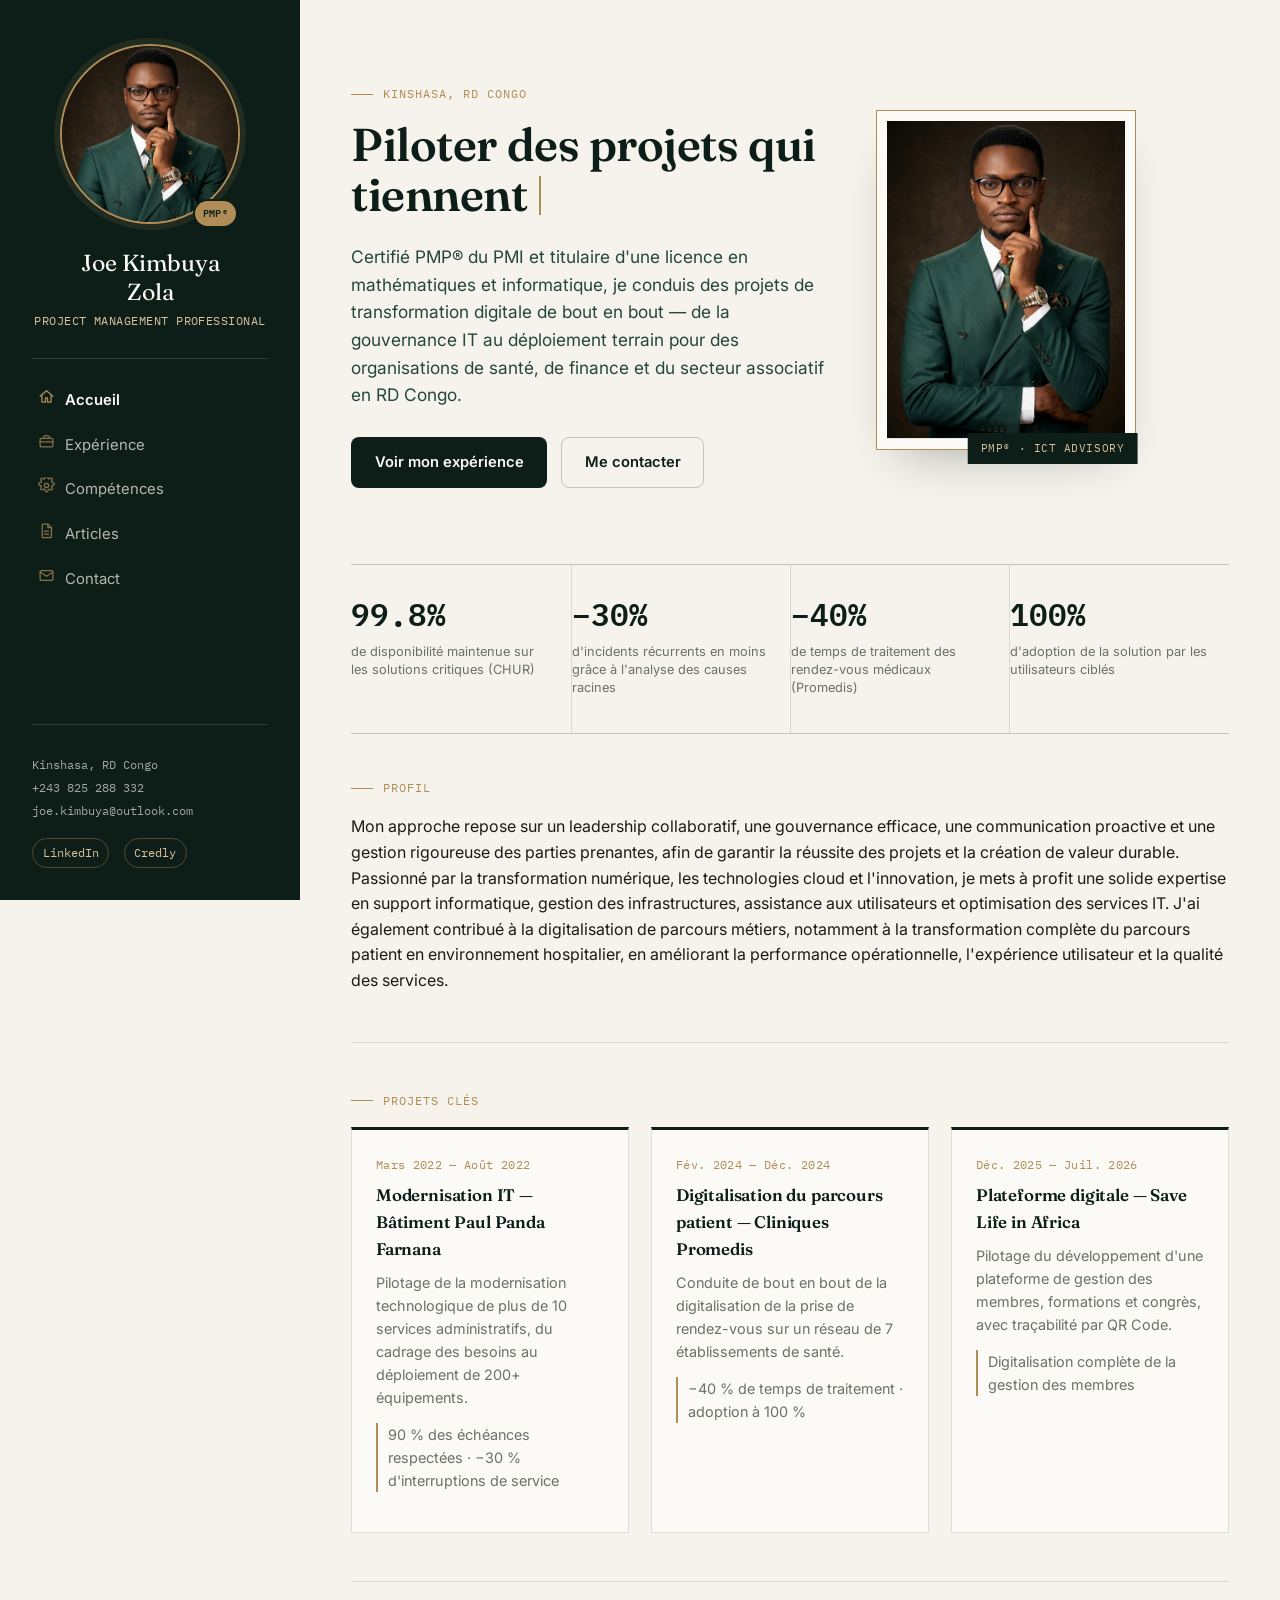
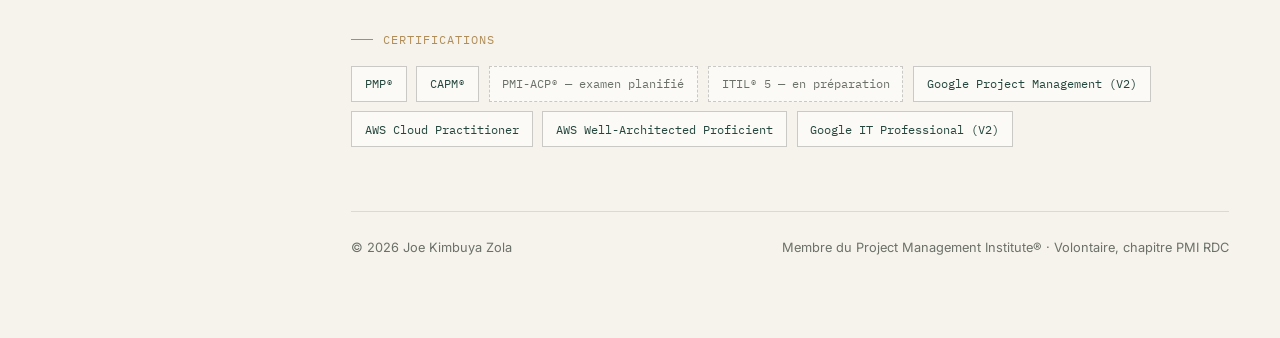
==== commit b37c53b6: "ajout page article" ====
--- a/index.html
+++ b/index.html
@@ -36,9 +36,10 @@
     <div class="sidebar-role">Project Management Professional</div>
 
   <ul class="sidebar-nav">
-  <li><a href="index.html"><span class="nav-icon" aria-hidden="true"><svg viewBox="0 0 24 24" fill="none" stroke="currentColor" stroke-width="1.8" stroke-linecap="round" stroke-linejoin="round"><path d="M3 11.5 12 4l9 7.5"/><path d="M5.5 10v9a1 1 0 0 0 1 1h4v-6h3v6h4a1 1 0 0 0 1-1v-9"/></svg></span> Accueil</a></li>
+  <li><a href="index.html" class="active"><span class="nav-icon" aria-hidden="true"><svg viewBox="0 0 24 24" fill="none" stroke="currentColor" stroke-width="1.8" stroke-linecap="round" stroke-linejoin="round"><path d="M3 11.5 12 4l9 7.5"/><path d="M5.5 10v9a1 1 0 0 0 1 1h4v-6h3v6h4a1 1 0 0 0 1-1v-9"/></svg></span> Accueil</a></li>
   <li><a href="experience.html"><span class="nav-icon" aria-hidden="true"><svg viewBox="0 0 24 24" fill="none" stroke="currentColor" stroke-width="1.8" stroke-linecap="round" stroke-linejoin="round"><rect x="3" y="7.5" width="18" height="12" rx="1.5"/><path d="M8 7.5V6a2 2 0 0 1 2-2h4a2 2 0 0 1 2 2v1.5"/><path d="M3 12.5h18"/></svg></span> Expérience</a></li>
   <li><a href="skills.html"><span class="nav-icon" aria-hidden="true"><svg viewBox="0 0 24 24" fill="none" stroke="currentColor" stroke-width="1.8" stroke-linecap="round" stroke-linejoin="round"><circle cx="12" cy="12" r="3"/><path d="M19.4 13a1.65 1.65 0 0 0 .33 1.82l.06.06a2 2 0 1 1-2.83 2.83l-.06-.06a1.65 1.65 0 0 0-1.82-.33 1.65 1.65 0 0 0-1 1.51V19a2 2 0 0 1-4 0v-.09A1.65 1.65 0 0 0 9 17.09a1.65 1.65 0 0 0-1.82.33l-.06.06a2 2 0 1 1-2.83-2.83l.06-.06A1.65 1.65 0 0 0 4.68 13 1.65 1.65 0 0 0 3.17 12H3a2 2 0 0 1 0-4h.09A1.65 1.65 0 0 0 4.68 7 1.65 1.65 0 0 0 4.35 5.18l-.06-.06a2 2 0 1 1 2.83-2.83l.06.06A1.65 1.65 0 0 0 9 2.68 1.65 1.65 0 0 0 10 1.17V1a2 2 0 0 1 4 0v.09a1.65 1.65 0 0 0 1 1.51 1.65 1.65 0 0 0 1.82-.33l.06-.06a2 2 0 1 1 2.83 2.83l-.06.06A1.65 1.65 0 0 0 19.32 7a1.65 1.65 0 0 0 1.51 1H21a2 2 0 0 1 0 4h-.09a1.65 1.65 0 0 0-1.51 1z"/></svg></span> Compétences</a></li>
+  <li><a href="articles.html"><span class="nav-icon" aria-hidden="true"><svg viewBox="0 0 24 24" fill="none" stroke="currentColor" stroke-width="1.8" stroke-linecap="round" stroke-linejoin="round"><path d="M7 3h7l5 5v13a1 1 0 0 1-1 1H7a1 1 0 0 1-1-1V4a1 1 0 0 1 1-1z"/><path d="M14 3v5h5"/><path d="M9 13h6"/><path d="M9 17h6"/></svg></span> Articles</a></li>
   <li><a href="contact.html"><span class="nav-icon" aria-hidden="true"><svg viewBox="0 0 24 24" fill="none" stroke="currentColor" stroke-width="1.8" stroke-linecap="round" stroke-linejoin="round"><rect x="3" y="5" width="18" height="14" rx="2"/><path d="m3 7 9 6 9-6"/></svg></span> Contact</a></li>
 </ul>
 
--- a/assets/style.css
+++ b/assets/style.css
@@ -759,6 +759,7 @@
   .kpi-strip{grid-template-columns:1fr 1fr;}
   .kpi:nth-child(3){border-left:none;}
   .card-grid{grid-template-columns:1fr;}
+  .articles-grid{grid-template-columns:1fr;}
   .gantt-row{grid-template-columns:1fr;}
   .role-header{flex-direction:column; align-items:flex-start;}
   .lang-grid{grid-template-columns:1fr;}
@@ -868,4 +869,118 @@
 }
 @keyframes preloader-hide{
   to{ opacity:0; visibility:hidden; pointer-events:none; }
-}+}
+
+/* ==========================================================================
+   Articles — liste, filtres, page de détail
+   ========================================================================== */
+.filter-bar{
+  display:flex;
+  flex-wrap:wrap;
+  gap:0.6rem;
+  margin-bottom:2.2rem;
+}
+.filter-btn{
+  font-family:var(--font-mono);
+  font-size:0.78rem;
+  padding:0.5rem 1rem;
+  border:1px solid var(--line-strong);
+  background:var(--paper);
+  color:var(--forest-soft);
+  border-radius:999px;
+  cursor:pointer;
+  transition:background .15s ease, color .15s ease, border-color .15s ease;
+}
+.filter-btn:hover{border-color:var(--gold);}
+.filter-btn.active{
+  background:var(--forest-deep);
+  color:var(--gold-light);
+  border-color:var(--forest-deep);
+}
+
+.articles-grid{
+  display:grid;
+  grid-template-columns:repeat(2, 1fr);
+  gap:1.4rem;
+}
+.article-card{
+  background:var(--paper);
+  border:1px solid var(--line);
+  border-top:3px solid var(--forest-deep);
+  padding:1.6rem 1.5rem;
+  transition:border-color .2s ease, transform .3s cubic-bezier(.22,.61,.36,1), box-shadow .3s ease;
+  transform-origin:center;
+  display:flex;
+  flex-direction:column;
+}
+.article-card:hover{
+  border-top-color:var(--gold);
+  transform:translateY(-3px) scale(1.02);
+  box-shadow:0 18px 30px -22px rgba(13,30,25,0.35);
+}
+.article-card.reveal-pending{opacity:0; transform:translateY(24px);}
+.article-card.in-view{animation: card-reveal 0.7s cubic-bezier(.22,.61,.36,1) both;}
+
+.article-tag{
+  display:inline-block;
+  font-family:var(--font-mono);
+  font-size:0.68rem;
+  letter-spacing:0.04em;
+  text-transform:uppercase;
+  color:var(--gold);
+  border:1px solid var(--line-strong);
+  padding:0.25rem 0.6rem;
+  border-radius:999px;
+  margin-bottom:0.9rem;
+  align-self:flex-start;
+}
+.article-card h3{font-size:1.1rem; margin-bottom:0.5rem; line-height:1.35;}
+.article-date{
+  font-family:var(--font-mono);
+  font-size:0.75rem;
+  color:var(--slate);
+  margin-bottom:0.5rem;
+  display:block;
+}
+.article-excerpt{font-size:0.9rem; color:var(--slate); margin:0 0 1.1rem; flex:1;}
+.article-readmore{
+  font-family:var(--font-mono);
+  font-size:0.8rem;
+  color:var(--forest-deep);
+  font-weight:600;
+  display:inline-flex;
+  align-items:center;
+  gap:0.35rem;
+}
+.article-card:hover .article-readmore{color:var(--gold);}
+
+.articles-empty{
+  padding:3rem 0;
+  text-align:center;
+  color:var(--slate);
+  font-size:0.95rem;
+}
+
+/* ---- Page de détail d'un article ---- */
+.article-detail-meta{
+  font-family:var(--font-mono);
+  font-size:0.8rem;
+  color:var(--slate);
+  margin-bottom:1.8rem;
+}
+.article-detail-body p{
+  font-size:1rem;
+  color:var(--forest-soft);
+  margin:0 0 1.3rem;
+  line-height:1.75;
+}
+.article-back{
+  display:inline-flex;
+  align-items:center;
+  gap:0.5rem;
+  font-family:var(--font-mono);
+  font-size:0.85rem;
+  color:var(--forest-deep);
+  margin-bottom:2rem;
+}
+.article-back:hover{color:var(--gold);}
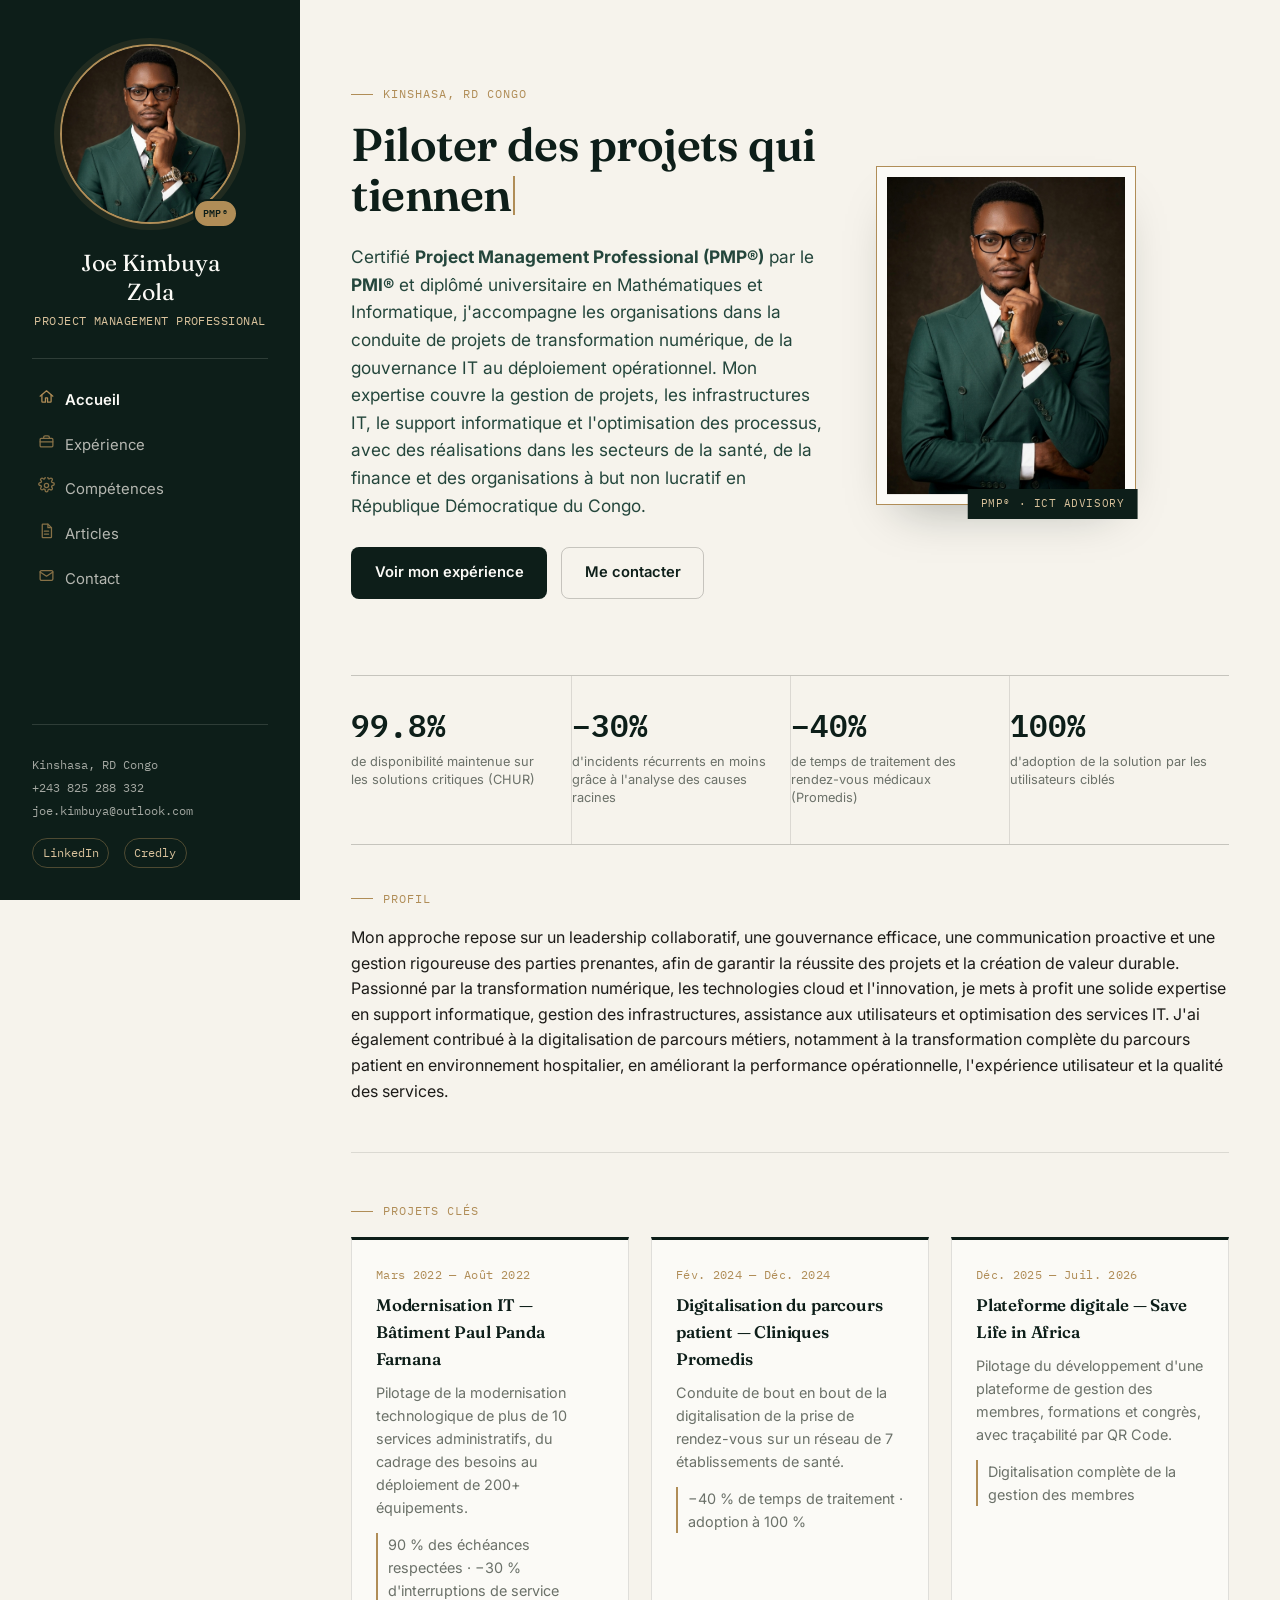
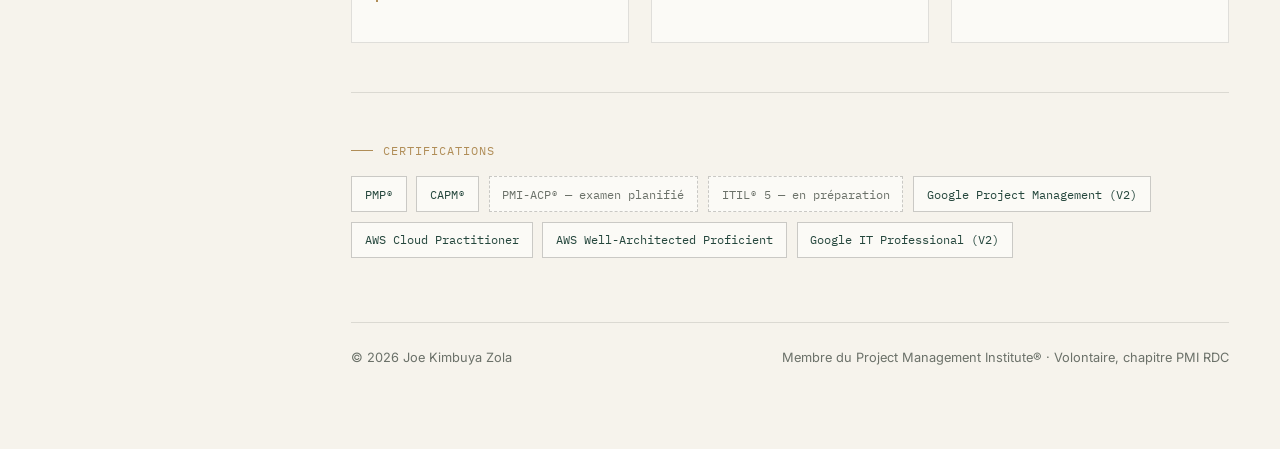
==== commit 66a7f7e0: "modification présentation profil" ====
--- a/index.html
+++ b/index.html
@@ -63,7 +63,7 @@
         <div>
           <p class="eyebrow">Kinshasa, RD Congo</p>
           <h1><span class="sr-only">Piloter des projets qui tiennent leurs délais, leurs coûts et leurs promesses.</span><span id="hero-typewriter" class="tw-text" aria-hidden="true">Piloter des projets qui tiennent leurs <span class="accent">délais</span>, leurs <span class="accent">coûts</span> et leurs <span class="accent">promesses</span>.</span><span class="tw-cursor" aria-hidden="true"></span></h1>
-          <p class="hero-lede">Certifié PMP® du PMI et titulaire d'une licence en mathématiques et informatique, je conduis des projets de transformation digitale de bout en bout — de la gouvernance IT au déploiement terrain pour des organisations de santé, de finance et du secteur associatif en RD Congo.</p>
+          <p class="hero-lede">Certifié <b>Project Management Professional (PMP®)</b> par le <b>PMI®</b> et diplômé universitaire en Mathématiques et Informatique, j'accompagne les organisations dans la conduite de projets de transformation numérique, de la gouvernance IT au déploiement opérationnel. Mon expertise couvre la gestion de projets, les infrastructures IT, le support informatique et l'optimisation des processus, avec des réalisations dans les secteurs de la santé, de la finance et des organisations à but non lucratif en République Démocratique du Congo.</p>
           <div class="hero-ctas">
             <a href="experience.html" class="btn btn-primary">Voir mon expérience</a>
             <a href="contact.html" class="btn btn-ghost">Me contacter</a>
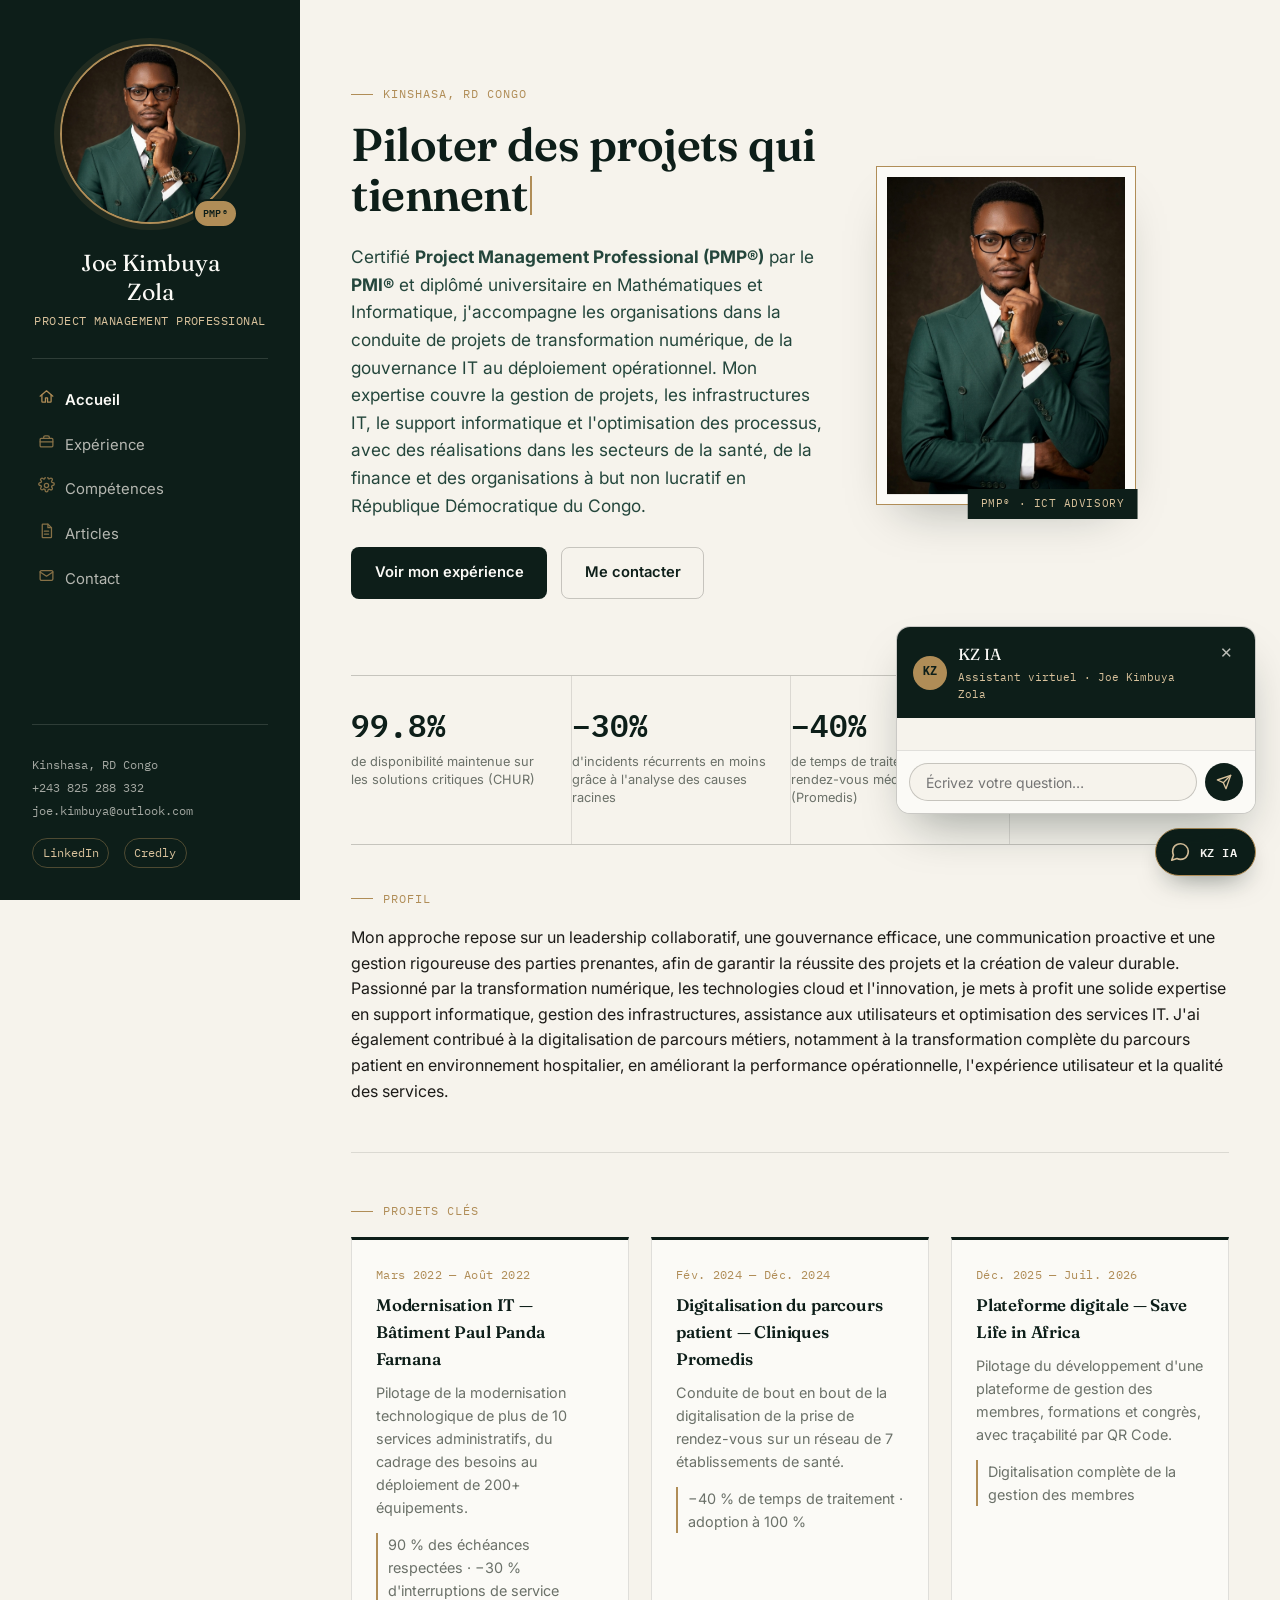
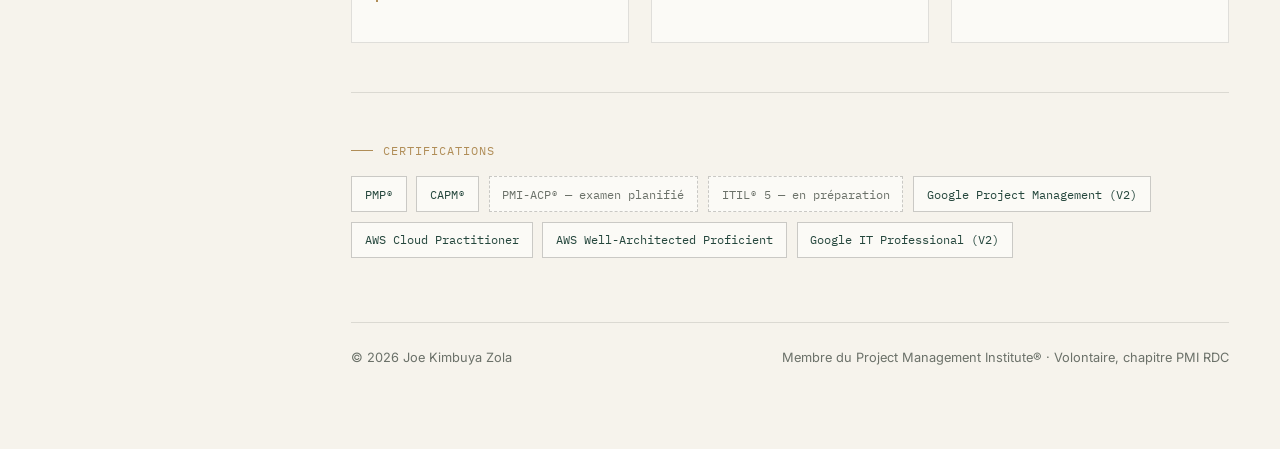
==== commit a3a46dbc: "ajout chatbot" ====
--- a/index.html
+++ b/index.html
@@ -147,5 +147,6 @@
 </div>
 
 <script src="assets/script.js"></script>
+<script src="assets/chatbot.js" defer></script>
 </body>
 </html>
--- a/assets/style.css
+++ b/assets/style.css
@@ -983,4 +983,208 @@
   color:var(--forest-deep);
   margin-bottom:2rem;
 }
-.article-back:hover{color:var(--gold);}+.article-back:hover{color:var(--gold);}
+/* ==========================================================================
+   KZ IA — Widget de chat flottant
+   ========================================================================== */
+.kzia-widget{
+  position:fixed;
+  right:1.5rem;
+  bottom:1.5rem;
+  z-index:200;
+  font-family:var(--font-body);
+}
+
+.kzia-fab{
+  display:flex;
+  align-items:center;
+  gap:0.55rem;
+  background:var(--forest-deep);
+  color:var(--paper);
+  border:1px solid var(--gold);
+  border-radius:999px;
+  padding:0.75rem 1.1rem 0.75rem 0.8rem;
+  cursor:pointer;
+  box-shadow:0 12px 28px -12px rgba(13,30,25,0.55);
+  transition:transform .15s ease, box-shadow .15s ease;
+}
+.kzia-fab:hover{transform:translateY(-2px); box-shadow:0 16px 32px -12px rgba(13,30,25,0.6);}
+.kzia-fab-icon{
+  width:22px; height:22px;
+  color:var(--gold-light);
+  display:flex; align-items:center; justify-content:center;
+  flex-shrink:0;
+}
+.kzia-fab-icon svg{width:100%; height:100%;}
+.kzia-fab-label{
+  font-family:var(--font-mono);
+  font-size:0.78rem;
+  font-weight:600;
+  letter-spacing:0.04em;
+}
+.kzia-fab[aria-expanded="true"]{background:var(--forest);}
+
+.kzia-panel{
+  position:absolute;
+  right:0;
+  bottom:calc(100% + 0.85rem);
+  width:min(360px, 88vw);
+  max-height:min(520px, 70vh);
+  background:var(--paper);
+  border:1px solid var(--line-strong);
+  border-radius:14px;
+  box-shadow:0 24px 50px -18px rgba(13,30,25,0.4);
+  display:flex;
+  flex-direction:column;
+  overflow:hidden;
+  animation: kzia-pop .18s ease-out;
+}
+@keyframes kzia-pop{
+  from{ opacity:0; transform:translateY(8px) scale(0.98); }
+  to{ opacity:1; transform:translateY(0) scale(1); }
+}
+
+.kzia-header{
+  display:flex;
+  align-items:flex-start;
+  justify-content:space-between;
+  gap:0.75rem;
+  background:var(--forest-deep);
+  color:var(--paper);
+  padding:0.9rem 1rem;
+}
+.kzia-header-id{display:flex; align-items:center; gap:0.7rem;}
+.kzia-avatar{
+  width:34px; height:34px;
+  flex-shrink:0;
+  border-radius:50%;
+  background:var(--gold);
+  color:var(--forest-deep);
+  font-family:var(--font-mono);
+  font-weight:700;
+  font-size:0.75rem;
+  display:flex; align-items:center; justify-content:center;
+}
+.kzia-title{
+  margin:0;
+  font-family:var(--font-display);
+  font-size:1rem;
+  color:var(--paper);
+}
+.kzia-subtitle{
+  margin:0.1rem 0 0;
+  font-family:var(--font-mono);
+  font-size:0.68rem;
+  color:var(--gold-light);
+}
+.kzia-close{
+  background:none;
+  border:none;
+  color:rgba(246,243,236,0.75);
+  cursor:pointer;
+  font-size:0.95rem;
+  line-height:1;
+  padding:0.2rem 0.35rem;
+  border-radius:6px;
+  flex-shrink:0;
+}
+.kzia-close:hover{color:var(--paper); background:rgba(246,243,236,0.1);}
+
+.kzia-messages{
+  flex:1;
+  overflow-y:auto;
+  padding:1rem;
+  display:flex;
+  flex-direction:column;
+  gap:0.6rem;
+  background:var(--cream);
+}
+.kzia-msg{display:flex;}
+.kzia-msg-bot{justify-content:flex-start;}
+.kzia-msg-user{justify-content:flex-end;}
+.kzia-bubble{
+  max-width:85%;
+  padding:0.6rem 0.85rem;
+  border-radius:12px;
+  font-size:0.88rem;
+  line-height:1.5;
+  white-space:pre-wrap;
+}
+.kzia-msg-bot .kzia-bubble{
+  background:var(--paper);
+  border:1px solid var(--line);
+  color:var(--ink);
+  border-bottom-left-radius:4px;
+}
+.kzia-msg-user .kzia-bubble{
+  background:var(--forest-deep);
+  color:var(--paper);
+  border-bottom-right-radius:4px;
+}
+
+.kzia-typing .kzia-bubble,
+.kzia-bubble.kzia-typing{
+  display:flex;
+  gap:0.25rem;
+  align-items:center;
+  padding:0.7rem 0.9rem;
+}
+.kzia-bubble.kzia-typing span{
+  width:6px; height:6px;
+  border-radius:50%;
+  background:var(--slate);
+  opacity:0.6;
+  animation:kzia-bounce 1s infinite ease-in-out;
+}
+.kzia-bubble.kzia-typing span:nth-child(2){animation-delay:.15s;}
+.kzia-bubble.kzia-typing span:nth-child(3){animation-delay:.3s;}
+@keyframes kzia-bounce{
+  0%, 60%, 100%{ transform:translateY(0); opacity:0.5; }
+  30%{ transform:translateY(-4px); opacity:1; }
+}
+
+.kzia-inputbar{
+  display:flex;
+  gap:0.5rem;
+  padding:0.75rem;
+  border-top:1px solid var(--line);
+  background:var(--paper);
+}
+.kzia-input{
+  flex:1;
+  border:1px solid var(--line-strong);
+  background:var(--cream);
+  border-radius:999px;
+  padding:0.6rem 1rem;
+  font-family:var(--font-body);
+  font-size:0.88rem;
+  color:var(--ink);
+}
+.kzia-input:focus{outline:none; border-color:var(--gold);}
+.kzia-send{
+  width:38px; height:38px;
+  flex-shrink:0;
+  border-radius:50%;
+  border:none;
+  background:var(--forest-deep);
+  color:var(--gold-light);
+  display:flex; align-items:center; justify-content:center;
+  cursor:pointer;
+  transition:background .15s ease;
+}
+.kzia-send svg{width:16px; height:16px;}
+.kzia-send:hover{background:var(--forest);}
+
+@media (max-width:480px){
+  .kzia-widget{right:1rem; bottom:1rem;}
+  .kzia-fab-label{display:none;}
+  .kzia-fab{padding:0.75rem;}
+  .kzia-panel{
+    position:fixed;
+    right:0.6rem;
+    left:0.6rem;
+    bottom:4.4rem;
+    width:auto;
+    max-height:min(70vh, 560px);
+  }
+}
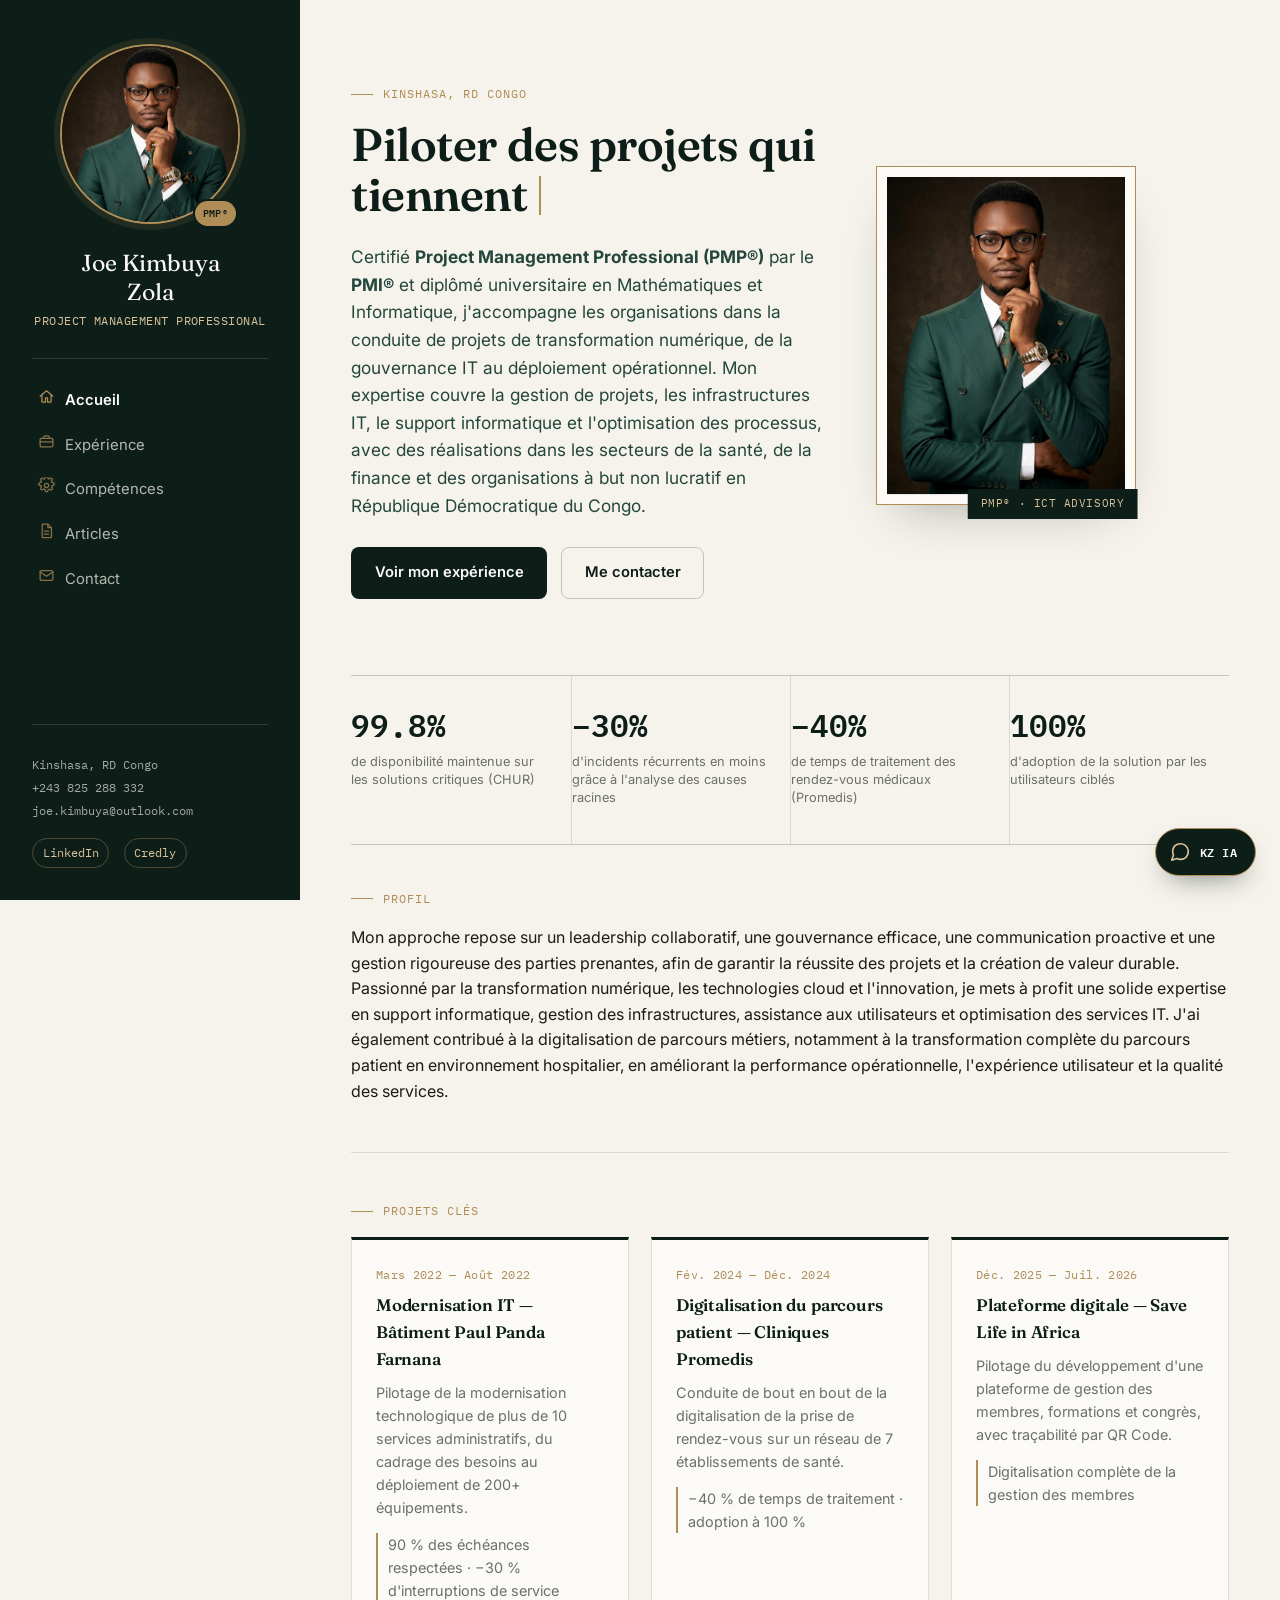
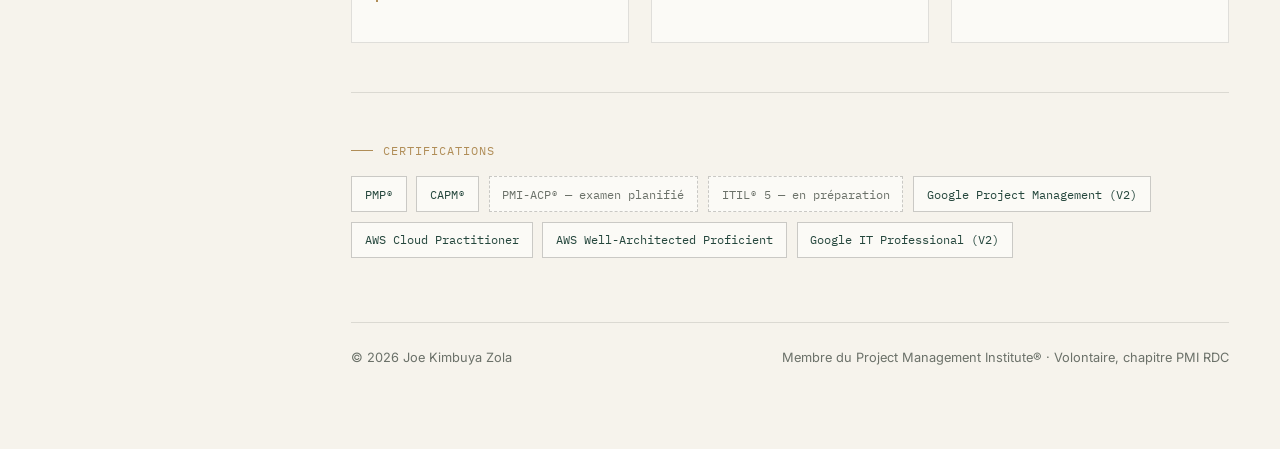
==== commit fb5349d6: "ajout chatbot correction 1" ====
--- a/index.html
+++ b/index.html
@@ -148,5 +148,6 @@
 
 <script src="assets/script.js"></script>
 <script src="assets/chatbot.js" defer></script>
+
 </body>
 </html>
--- a/assets/style.css
+++ b/assets/style.css
@@ -984,8 +984,14 @@
   margin-bottom:2rem;
 }
 .article-back:hover{color:var(--gold);}
+
+
+
+
+
 /* ==========================================================================
    KZ IA — Widget de chat flottant
+   À COLLER À LA FIN de votre fichier assets/style.css existant
    ========================================================================== */
 .kzia-widget{
   position:fixed;
@@ -1187,4 +1193,4 @@
     width:auto;
     max-height:min(70vh, 560px);
   }
-}
+}
